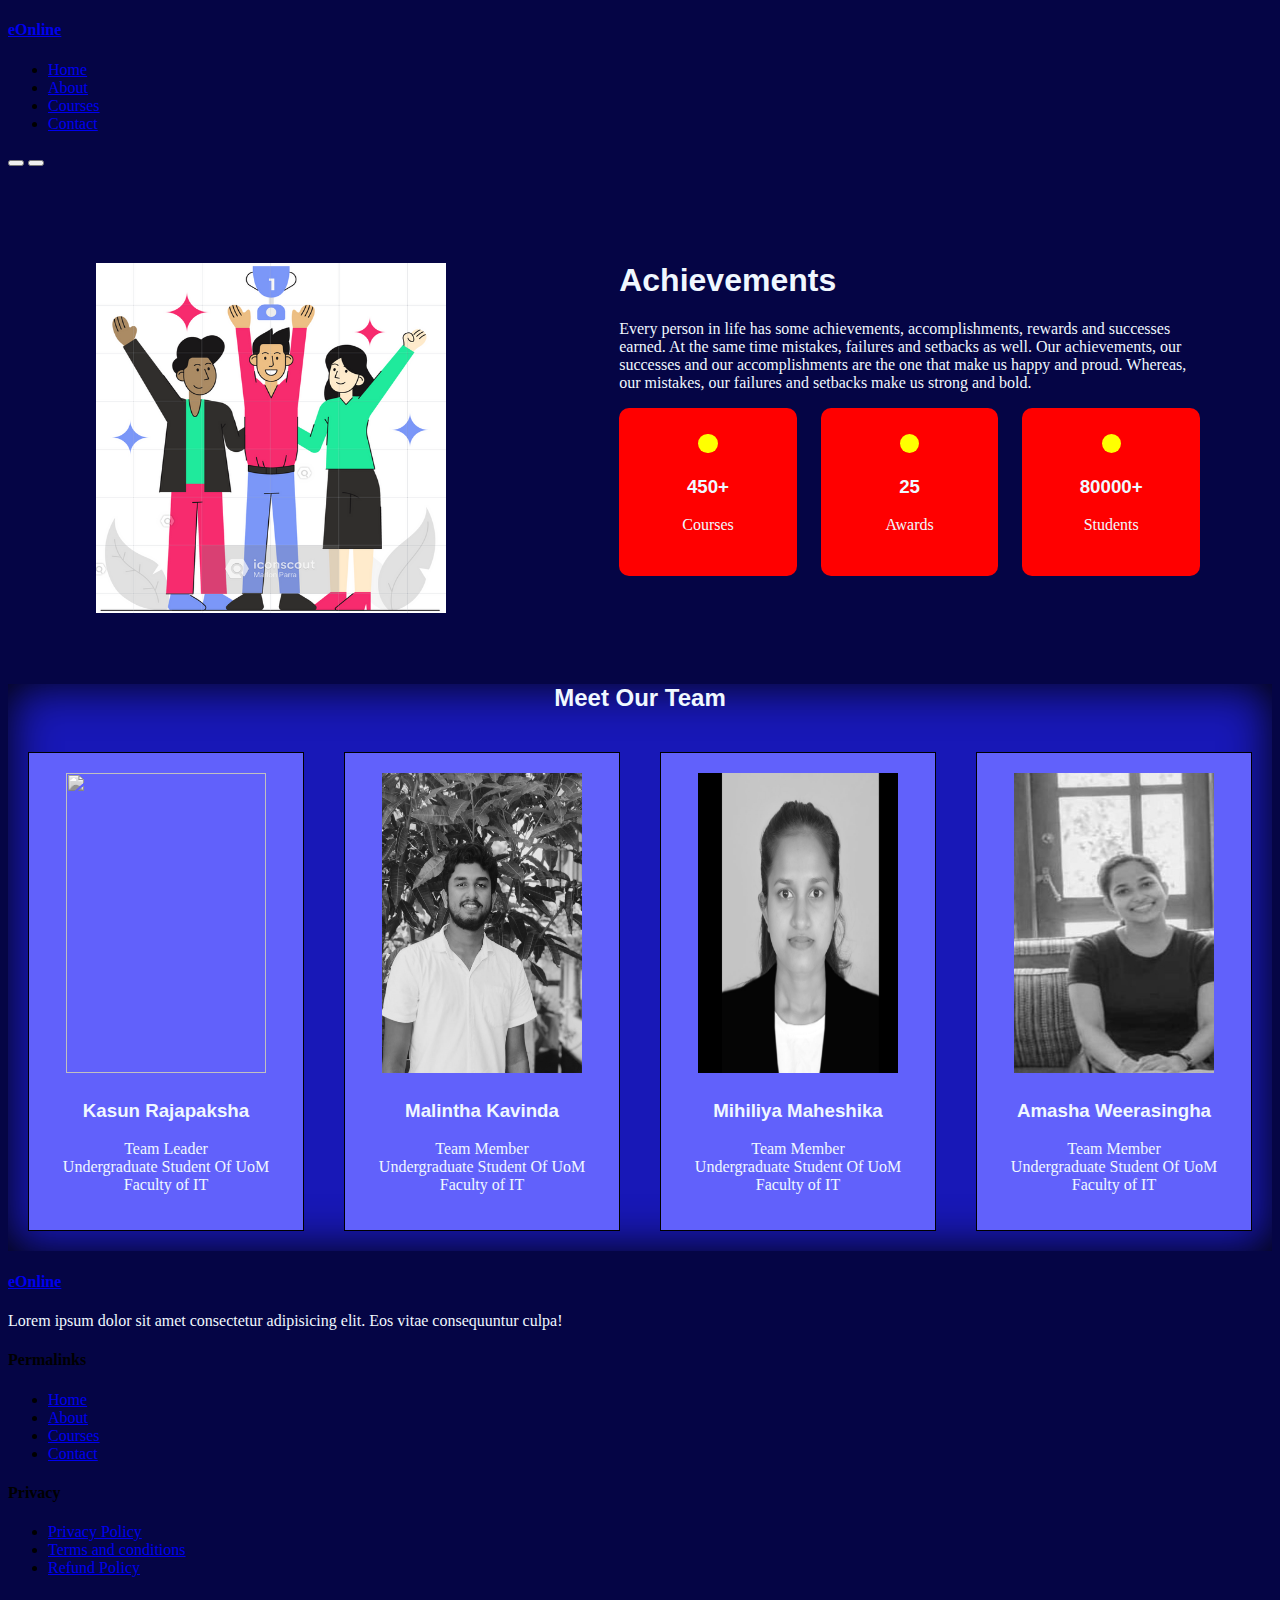
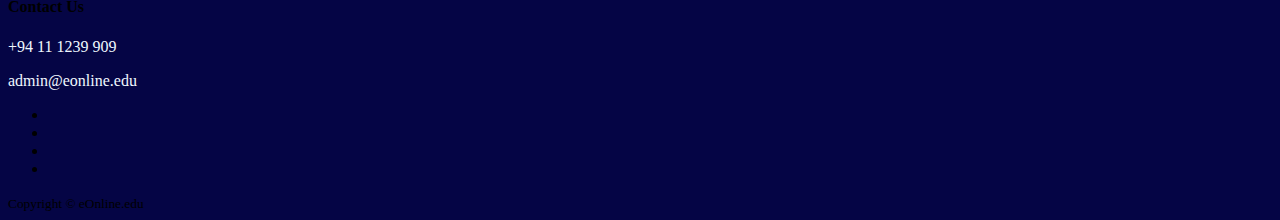
==== about.html @ e06ca174 "About Page with NavBar and Footer" ====
<!DOCTYPE html>
<html lang="en">
<head>
    <meta charset="UTF-8">
    <meta http-equiv="X-UA-Compatible" content="IE=edge">
    <meta name="viewport" content="width=device-width, initial-scale=1.0">
    <title>About Us</title>

    
    <link rel="stylesheet" type="text/css" href="./css/about.css">

    

    <link rel="stylesheet" href="https://unicons.iconscout.com/release/v2.1.6/css/unicons.css">

    
    <link rel="preconnect" href="https://fonts.googleapis.com">
    <link rel="preconnect" href="https://fonts.gstatic.com" crossorigin>
    <link href="https://fonts.googleapis.com/css2?family=Montserrat:wght@300;400;500;600;700;800;900&display=swap" rel="stylesheet">

</head>


<body> 
    <nav>

        <div class="container nav__container">
            <a href="index.html"><h4>eOnline</h4></a>
            <ul class="nav__menu">
                <li><a href="index.html">Home</a></li>
                <li><a href="about.html">About</a></li>
                <li><a href="courses.html">Courses</a></li>
                <li><a href="contact.html">Contact</a></li>
            </ul>
            <button id="open-menu-btn"><i class="uil uil-bars"></i></button>
            <button id="close-menu-btn"><i class="uil uil-multiply"></i></button>
        </div>
    </nav>


    <section class="about_achievement">
    <div class="about_achievement_cont">
        <div class="about_achievement-left">
            <img src= "./img/aaa1.png"  width="350px" height="350px">
        </div>
        <div class="about_achievement-right">
            <h1>Achievements</h1>
            <p>
                Every person in life has some achievements, accomplishments, rewards and successes earned.
                At the same time mistakes, failures and setbacks as well. Our achievements, our successes and our accomplishments are the one that make us happy and proud. 
                Whereas, our  mistakes, our  failures and setbacks make us strong and bold.
            </p>    
            <div class="achievements_cards">
                <article class="achievement_card">
                    <span class="achievement_icon">
                        <i class="uil uil-video"></i>
                    </span>
                    <h3>450+</h3>
                    <p>Courses</p>
                </article>

                <article class="achievement_card">
                    <span class="achievement_icon">
                        <i class="uil uil-award"></i>
                    </span>
                    <h3>25</h3>
                    <p>Awards</p>
                </article>

                <article class="achievement_card">
                    <span class="achievement_icon">
                        <i class="uil uil-users-alt"></i>
                    </span>
                    <h3>80000+</h3>
                    <p>Students</p>
                </article>

            </div>
        </div>
     </div>
    </section>
    
    <!--===================END OF ACHIEVEMENT==================-->




    <section class="team">
        <h2>Meet Our Team</h2>
        <div class="team_cont">
        <article class="team_member">
                <div class="team_member-image">
                    <img src="./img/kasun.Jpg" width="200ppx" height="300px" >
                </div>
                <div class="team_member-info">
                    <h3>Kasun Rajapaksha</h3>
                    <p>
                        Team Leader<br> Undergraduate Student Of UoM Faculty of IT
                    </p>
                </div>
                <div class="team_member-socials">
                    <a href="http://facebook.com" target="_blank"><i class="uil uil-facebook"></i></a>
                    <a href="http://twitter.com" target="_blank"><i class="uil uil-twitter-alt"></i></a>
                    <a href="http://instagram.com" target="_blank"><i class="uil uil-instagram"></i></a>
                </div>
            </article>
            
            <article class="team_member">
                <div class="team_member-image">
                    <img src="./img/malintha.jpeg" width="200ppx" height="300px" >
                </div>
                <div class="team_member-info">
                    <h3>Malintha Kavinda</h3>
                    <p>
                        Team Member<br> Undergraduate Student Of UoM Faculty of IT
                    </p>
                </div>
                <div class="team_member-socials">
                    <a href="http://facebook.com" target="_blank"><i class="uil uil-facebook"></i></a>
                    <a href="http://twitter.com" target="_blank"><i class="uil uil-twitter-alt"></i></a>
                    <a href="http://instagram.com" target="_blank"><i class="uil uil-instagram"></i></a>
                </div>
            </article>

            <article class="team_member">
                <div class="team_member-image">
                    <img src="./img/mihiliya.jpeg" width="200ppx" height="300px" >
                </div>
                <div class="team_member-info">
                    <h3>Mihiliya Maheshika</h3>
                    <p>
                        Team Member<br> Undergraduate Student Of UoM Faculty of IT
                    </p>
                </div>
                <div class="team_member-socials">
                    <a href="http://facebook.com" target="_blank"><i class="uil uil-facebook"></i></a>
                    <a href="http://twitter.com" target="_blank"><i class="uil uil-twitter-alt"></i></a>
                    <a href="http://instagram.com" target="_blank"><i class="uil uil-instagram"></i></a>
                </div>
            </article>

            <article class="team_member">
                <div class="team_member-image">
                    <img src="./img/amasha.jpeg" width="200ppx" height="300px" >
                </div>
                <div class="team_member-info">
                    <h3>Amasha Weerasingha</h3>
                    <p>
                        Team Member<br> Undergraduate Student Of UoM Faculty of IT
                    </p>
                </div>
                <div class="team_member-socials">
                    <a href="http://facebook.com" target="_blank"><i class="uil uil-facebook"></i></a>
                    <a href="http://twitter.com" target="_blank"><i class="uil uil-twitter-alt"></i></a>
                    <a href="http://instagram.com" target="_blank"><i class="uil uil-instagram"></i></a>
                </div>
            </article>
        </div>
    </section>


    <footer>
        <div class="container footer__container">

            <div class="footer__1">
                <a href="index.html" class="footer__logo"><h4>eOnline</h4></a>
                <p>Lorem ipsum dolor sit amet consectetur adipisicing elit. Eos vitae consequuntur culpa!</p>

            </div>


            <div class="footer__2">
                <h4>Permalinks</h4>
                <ul class="permalinks">
                    <li><a href="index.html">Home</a></li>
                    <li><a href="about.html">About</a></li>
                    <li><a href="courses.html">Courses</a></li>
                    <li><a href="contact.html">Contact</a></li>
                </ul>
            </div>

            <div class="footer__3">
                <h4>Privacy</h4>
                <ul class="privacy">
                    <li><a href="#">Privacy Policy</a></li>
                    <li><a href="#">Terms and conditions</a></li>
                    <li><a href="#">Refund Policy</a></li>
                </ul>
            </div>

            <div class="footer__4">
                <h4>Contact Us</h4>
                <div>
                    <p>+94 11 1239 909</p>
                    <p>admin@eonline.edu</p>
                </div>

                <ul class="footer_socials">
                    <li><a href="#"><i class="uil uil-facebook-f"></i></a></li>
                    <li><a href="#"><i class="uil uil-instagram-alt"></i></a></li>
                    <li><a href="#"><i class="uil uil-twitter"></i></a></li>
                    <li><a href="#"><i class="uil uil-linkedin"></i></a></li>
                </ul>
            </div>
            
        </div>

        <div class="footer__copyright">
            <small>Copyright &copy; eOnline.edu</small>
        </div>

    </footer>
    <script src="./js/main.js"></script>
    
</body>
</html>
---- css/about.css ----
/*=============ACHIEVEMENTS===============*/

body{
    background-color: rgba(3, 3, 68, 0.992);
}
h1,h2,h3{
    color: aliceblue;
    text-transform: capitalize;
    font-family:'Lucida Sans', 'Lucida Sans Regular', 'Lucida Grande', 'Lucida Sans Unicode', Geneva, Verdana, sans-serif;
}
p{
    color: aliceblue;
    
}
.about_achievement{
    margin-top: 3rem;
}

.about_achievement_cont{
    display: grid;
    grid-template-columns: 40% 50%;
    gap: 5rem;
}

.about_achievement-right{
    margin: 1.6rem ;
}

.about_achievement-left{
    margin: 3rem;
    padding-left: 40px;
}
.achievements_cards{
    display: grid;
    grid-template-columns: repeat(3,1fr);
    gap: 1.5rem;
}

.achievement_card{
    background-color: red;
    padding: 1.6rem;
    border-radius: 10px;
    text-align: center;
    transition:none;
}

.achievement_card:hover{
    background-color: rgb(254, 74, 74);
    box-shadow: 30px;
}

.achievement_icon{
    background-color: yellow;
    padding: 0.6rem;
    border-radius: 10px;
    display: inline-block;
    font-size: large;
}


/*=============END OF ACHIEVEMENTS===============*/


/*===================OUR TEAM===================*/

.team{
    background-color: rgb(24, 24, 183);
    box-shadow: inset 0 0 3rem black;
    text-align: center;
}

.team_cont{
    display: grid;
    grid-template-columns: repeat(4,1fr);
    padding: 20px;
    gap: 40px;
}

.team_member{
    background-color: rgb(97, 97, 251);
    padding: 20px;
    border:1px solid ;

}

.team_member:hover{
    background-color:  rgba(20, 20, 84, 0.992);
    transition: all 1s;

}

.team_member-image{
    filter: saturate(0)
    
}

.team_member-image:hover{
    filter: saturate(1);
}

.team_member-info{
    color: aqua;
    margin-top: 1.4rem;
}

.team_member-socials{
    background-color: rgb(144, 144, 251);
    border-radius: 1rem 0 ; 

}

/*===================   END  ===================*/
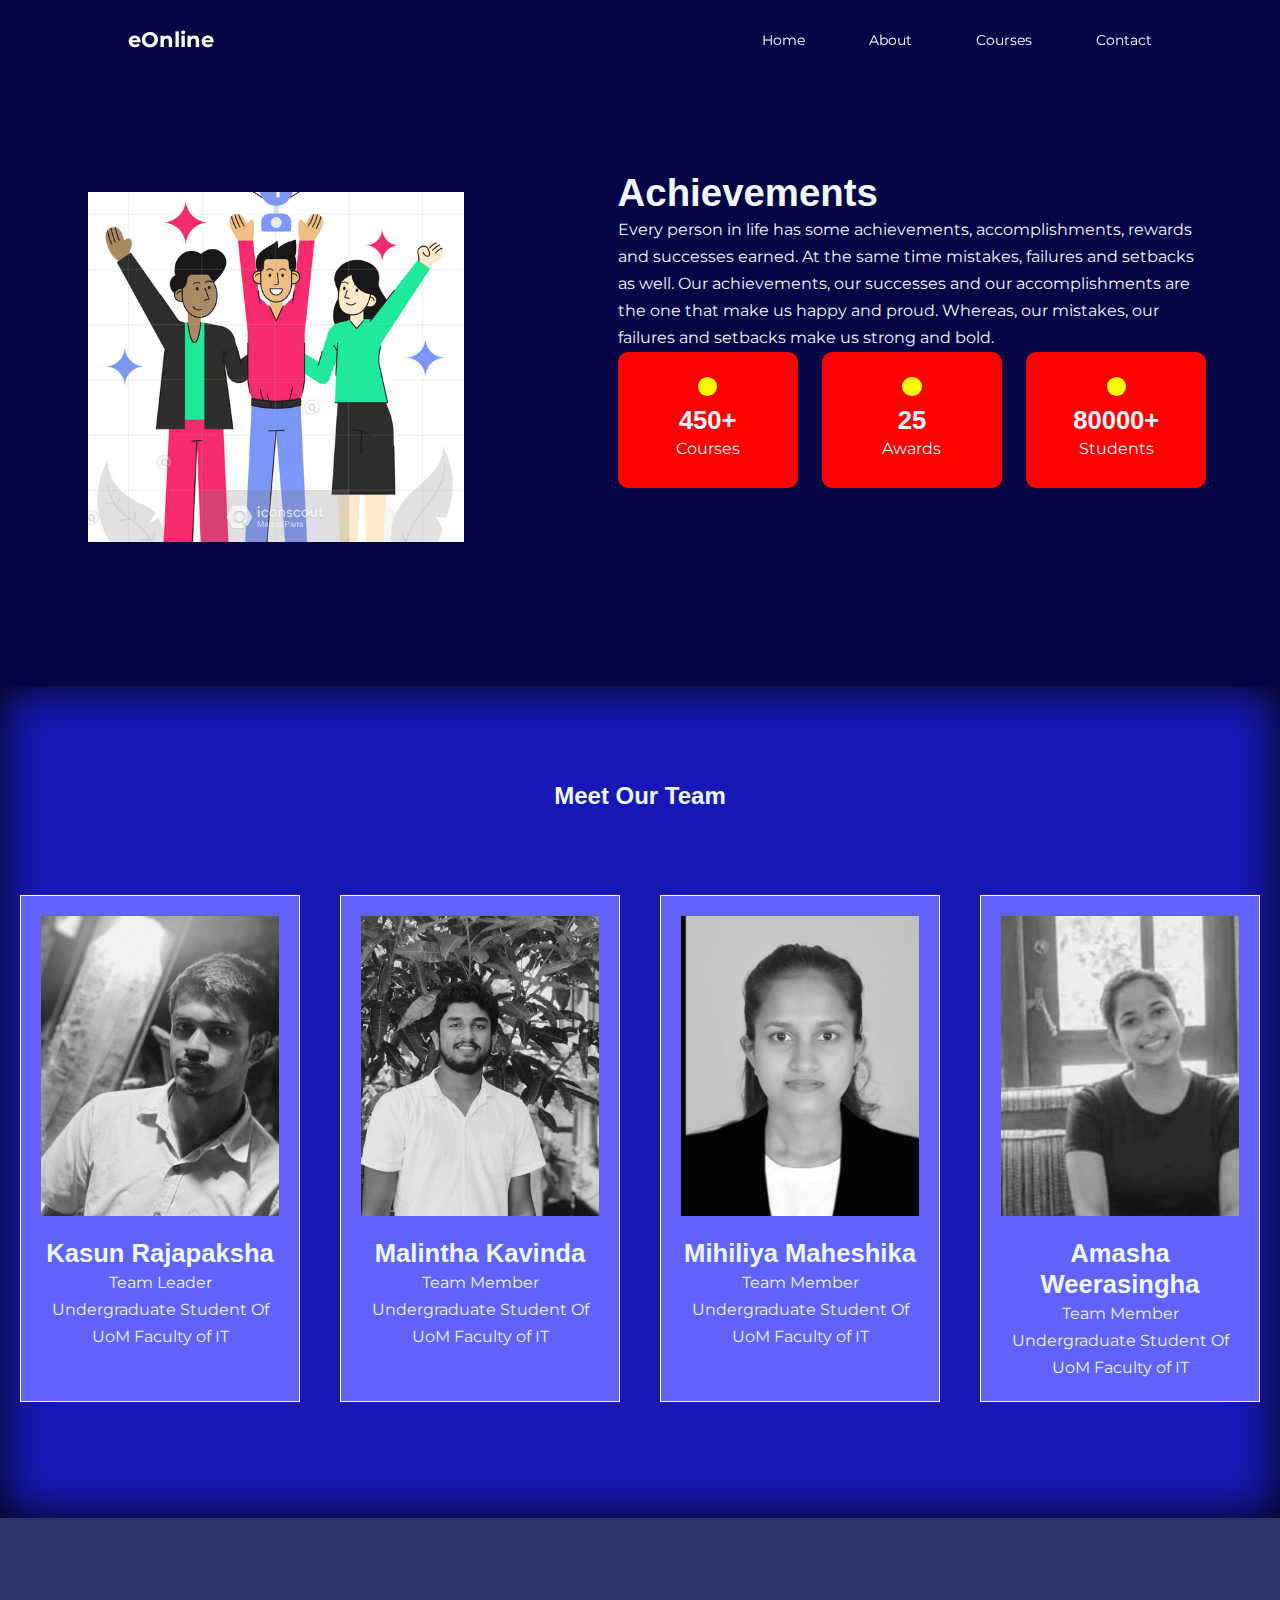
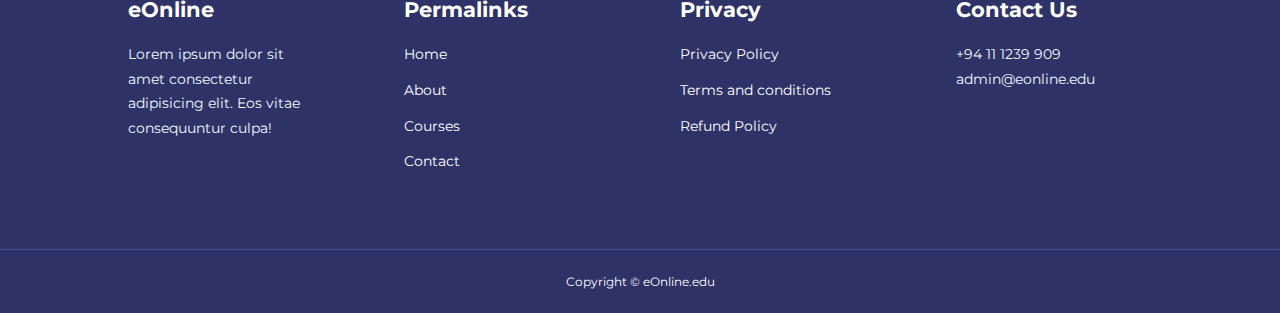
==== commit 883b9144: "Update about.html" ====
--- a/about.html
+++ b/about.html
@@ -90,7 +90,7 @@
         <div class="team_cont">
         <article class="team_member">
                 <div class="team_member-image">
-                    <img src="./img/kasun.Jpg" width="200ppx" height="300px" >
+                    <img src="./img/kasun.JPG" width="200ppx" height="300px" >
                 </div>
                 <div class="team_member-info">
                     <h3>Kasun Rajapaksha</h3>
--- a/css/about.css
+++ b/css/about.css
@@ -1,3 +1,158 @@
+/* general styling */
+
+*{
+    margin: 0;
+    padding: 0;
+    border: 0;
+    outline: 0;
+    text-decoration: none;
+    list-style:none;
+    box-sizing: border-box;
+}
+
+:root{
+    --color-primary:#6c63ff;
+    --color-success:#00bf8e;
+    --color-warning:#f7c94b;
+    --color-danger:#f75842;
+    --color-danger-variant:rgba(247,88,66,0.4);
+    --color-white:#fff;
+    --color-light:rgba(255,255,255,0.7);
+    --color-black:#000;
+    --color-bg:#1f2641;
+    --color-bg1:#2e3267;
+    --color-bg2:#424890;
+
+    --container-width-lg: 80%;
+    --container-width-md: 90%;
+    --container-width-sm: 94%;
+
+    --transition:all 400ms ease;
+}
+
+body{
+    font-family: 'Montserrat', sans-serif;
+    line-height: 1.7;
+    color:var(--color-white);
+    background: var(--color-bg);
+}
+
+.container
+{
+    width:var(--container-width-lg);
+    margin: 0 auto;
+}
+
+section{
+    padding: 6rem 0;
+}
+
+section h2{
+    text-align: center;
+    margin-bottom: 4rem;
+}
+
+h1,h2,h3,h4,h5
+{
+    line-height: 1.2;
+}
+
+h1{
+    font-size:2.4rem;
+}
+
+h2{
+    font-size:2 rem;
+}
+
+h3{
+    font-size:1.6rem;
+}
+
+h4{
+    font-size:1.3rem;
+}
+
+a{
+    color: var(--color-white);
+}
+
+img{
+    width: 100%;
+    display: block;
+    object-fit: cover;
+}
+
+.btn{
+    display: inline-block;
+    background: var(--color-white);
+    color: var(--color-black);
+    padding: 1rem 2rem;
+    border:1px solid transparent;
+    font-weight: 500;
+    transition: var(--transition);
+}
+
+.btn:hover
+{
+    background: transparent;
+    color: var(--color-white);
+    border-color:var(--color-white);
+}
+
+.btn-primary{
+    background: var(--color-danger);
+    color: var(--color-white);
+}
+
+/* end of general styling */
+
+/* Nav Bar Styling */
+
+nav{
+    background:transparent;
+    width: 100vw;
+    height: 5rem;
+    position: fixed;
+    top: 0;
+    z-index: 11;
+}
+
+.window-scroll{
+    background: var(--color-primary);
+    box-shadow: 0 1rem 2rem rgba(0,0,0,0.2);
+}
+.nav__container{
+    height: 100%;
+    display: flex;
+    justify-content: space-between;
+    align-items: center;
+}
+
+nav button{
+    display: none;
+}
+
+.nav__menu{
+    display: flex;
+    align-items: center;
+    gap:4rem;
+}
+
+.nav__menu a
+{
+    font-size: 0.9rem;
+    transition: var(--transition);
+}
+
+.nav__menu a:hover
+{
+    color: var(--color-bg2);
+}
+
+/* end of Nav Bar Styling */
+
+
 /*=============ACHIEVEMENTS===============*/
 
 body{
@@ -110,3 +265,304 @@
 }
 
 /*===================   END  ===================*/
+
+
+/* footer section */
+
+footer{
+    background:var(--color-bg1);
+    padding-top: 5rem;
+    font-size: 0.9rem;
+}
+
+.footer__container
+{
+    display: grid;
+    grid-template-columns: repeat(4,1fr);
+    gap: 5rem;
+}
+
+
+.footer__container > div h4
+{
+    margin-bottom: 1.2rem;
+}
+
+.footer__1 p{
+    margin: 0 0 2rem;
+}
+
+footer ul li{
+    margin-bottom:0.7rem;
+}
+
+footer ul li a:hover{
+    text-decoration: underline;
+}
+
+.footer_socials{
+    display: flex;
+    gap: 1rem;
+    font-size: 1.2rem;
+    margin-top: 2rem;
+}
+
+.footer__copyright{
+    text-align: center;
+    margin-top: 4rem;
+    padding: 1.2rem 0;
+    border-top: 1px solid var(--color-bg2);
+}
+
+/* end of footer section */
+
+/* 
+Mobile - Responsiveness - Media Queries
+for TABLETS 
+ */
+
+ @media screen and (max-width: 1024px) {
+    .container{
+        width: var(--container-width-md);
+    }
+
+    h1{
+        font-size: 2.2rem;
+    }
+
+    h2{
+        font-size: 1.7rem;
+    }
+
+    h3{
+        font-size: 1.4rem;
+    }
+
+    h4{
+        font-size: 1.2rem;
+    }
+
+    /* nav-bar */
+    nav button{
+        display: inline-block;
+        background: transparent;
+        font-size: 1.8rem;
+        color: var(--color-white);
+        cursor: pointer;
+    }
+
+    nav button#close-menu-btn{
+        display: none;
+    }
+
+    .nav__menu{
+        position: fixed;
+        top: 5rem;
+        right: 5%;
+        height: fit-content;
+        width: 18rem;
+        flex-direction: column;
+        gap: 0;
+        display: none;
+    }
+
+    .nav__menu li{
+        width: 100%;
+        height: 5.8rem;
+        animation: animateNavItems 400ms linear forwards;
+        transform-origin: top right;
+        opacity: 0;
+    }
+
+    .nav__menu li:nth-child(2){
+        animation-delay: 200ms;
+    }
+
+    .nav__menu li:nth-child(3){
+        animation-delay: 400ms;
+    }
+
+    .nav__menu li:nth-child(4){
+        animation-delay: 600ms;
+    }
+
+    @keyframes animateNavItems {
+        0%{
+            transform: rotateZ(-90deg) rotateX(90deg) scale(0.1);
+        }
+        100%{
+            transform: rotateZ(0deg) rotateX(0) scale(1);
+            opacity: 1;
+        }
+    }
+
+    .nav__menu li a{
+        background: var(--color-primary);
+        box-shadow: -4rem 6rem 10rem rgba(0, 0, 0, 0.6);
+        width: 100%;
+        height: 100%;
+        display: grid;
+        place-items: center;
+    }
+
+    .nav__menu li a:hover{
+        background: var(--color-bg2);
+        color: var(--color-white);
+    }
+    /* end of nav-bar */
+
+    /* header */
+
+    header{
+        height: 52vh;
+        margin-bottom: 4rem;
+    }
+
+    .header__container{
+        gap:0;
+        padding-bottom: 3rem;
+    }
+
+    /* end of header */
+
+    /* categories */
+    .categories{
+        height: auto;
+    }
+
+    .categories__container{
+        grid-template-columns: 1fr;
+        gap: 3rem;
+    }
+
+    .categories__left{
+        margin-right: 0;
+    }
+    /* end of categories */
+
+    /* popular courses */
+
+    .courses{
+        margin-top: 0;
+    }
+
+    .courses__container{
+        grid-template-columns: 1fr 1fr;
+    }
+    /* end of popular courses */
+
+    /* faq */
+    .faqs__container{
+        grid-template-columns: 1fr;
+    }
+
+    .faq{
+        padding: 1.5rem;
+    }
+    /* end of faq */
+
+    /* footer */
+
+    .footer__container{
+        grid-template-columns: 1fr 1fr;
+    }
+    /* end of footer */
+ }
+
+ /* end of Media Queries for TABLETS */
+
+
+ /* 
+Mobile - Responsiveness - Media Queries
+for Mobile Phones 
+ */
+
+ @media screen and (max-width:600px) {
+    .container{
+        width: var(--container-width-sm);
+    }
+
+    /* nav-bar */
+
+    .nav__menu{
+       
+        right: 3%;
+        
+    }
+
+    /* end of nav-bar */
+
+     /* header */
+
+    header{
+       
+        height: 100vh;
+        
+    }
+
+    .header__container{
+        grid-template-columns: 1fr;
+        text-align: center;
+        margin-top: 0;
+    }
+
+    .header__left p{
+        margin-bottom: 1.3rem;
+    }
+
+    /* end of header */
+
+    /* categories */
+    .categories__right{
+        grid-template-columns: 1fr 1fr;
+        gap:0.7rem;
+    }
+
+    .category{
+        padding: 1rem;
+        border-radius: 1rem;
+    }
+
+    .category__icon{
+        margin-top: 4px;
+        display: inline-block;
+    }
+    /* end of categories */
+
+    /* popular courses */
+
+    .courses__container{
+        grid-template-columns: 1fr;
+    }
+
+    /* end of popular courses */
+
+    /* testimonial section */
+
+    .testimonial__body{
+        padding: 1.2rem;
+    }
+
+    /* end of testimonial section */
+
+    /* footer */
+
+    .footer__container{
+        grid-template-columns: 1fr;
+        text-align: center;
+        gap: 2rem;
+    }
+
+    .footer__1 p{
+        margin: 1rem auto;
+    }
+
+    .footer_socials{
+        justify-content: center;
+    }
+
+    /* end of footer */
+
+ }
+
+  /* end of Media Queries for Mobile Phones */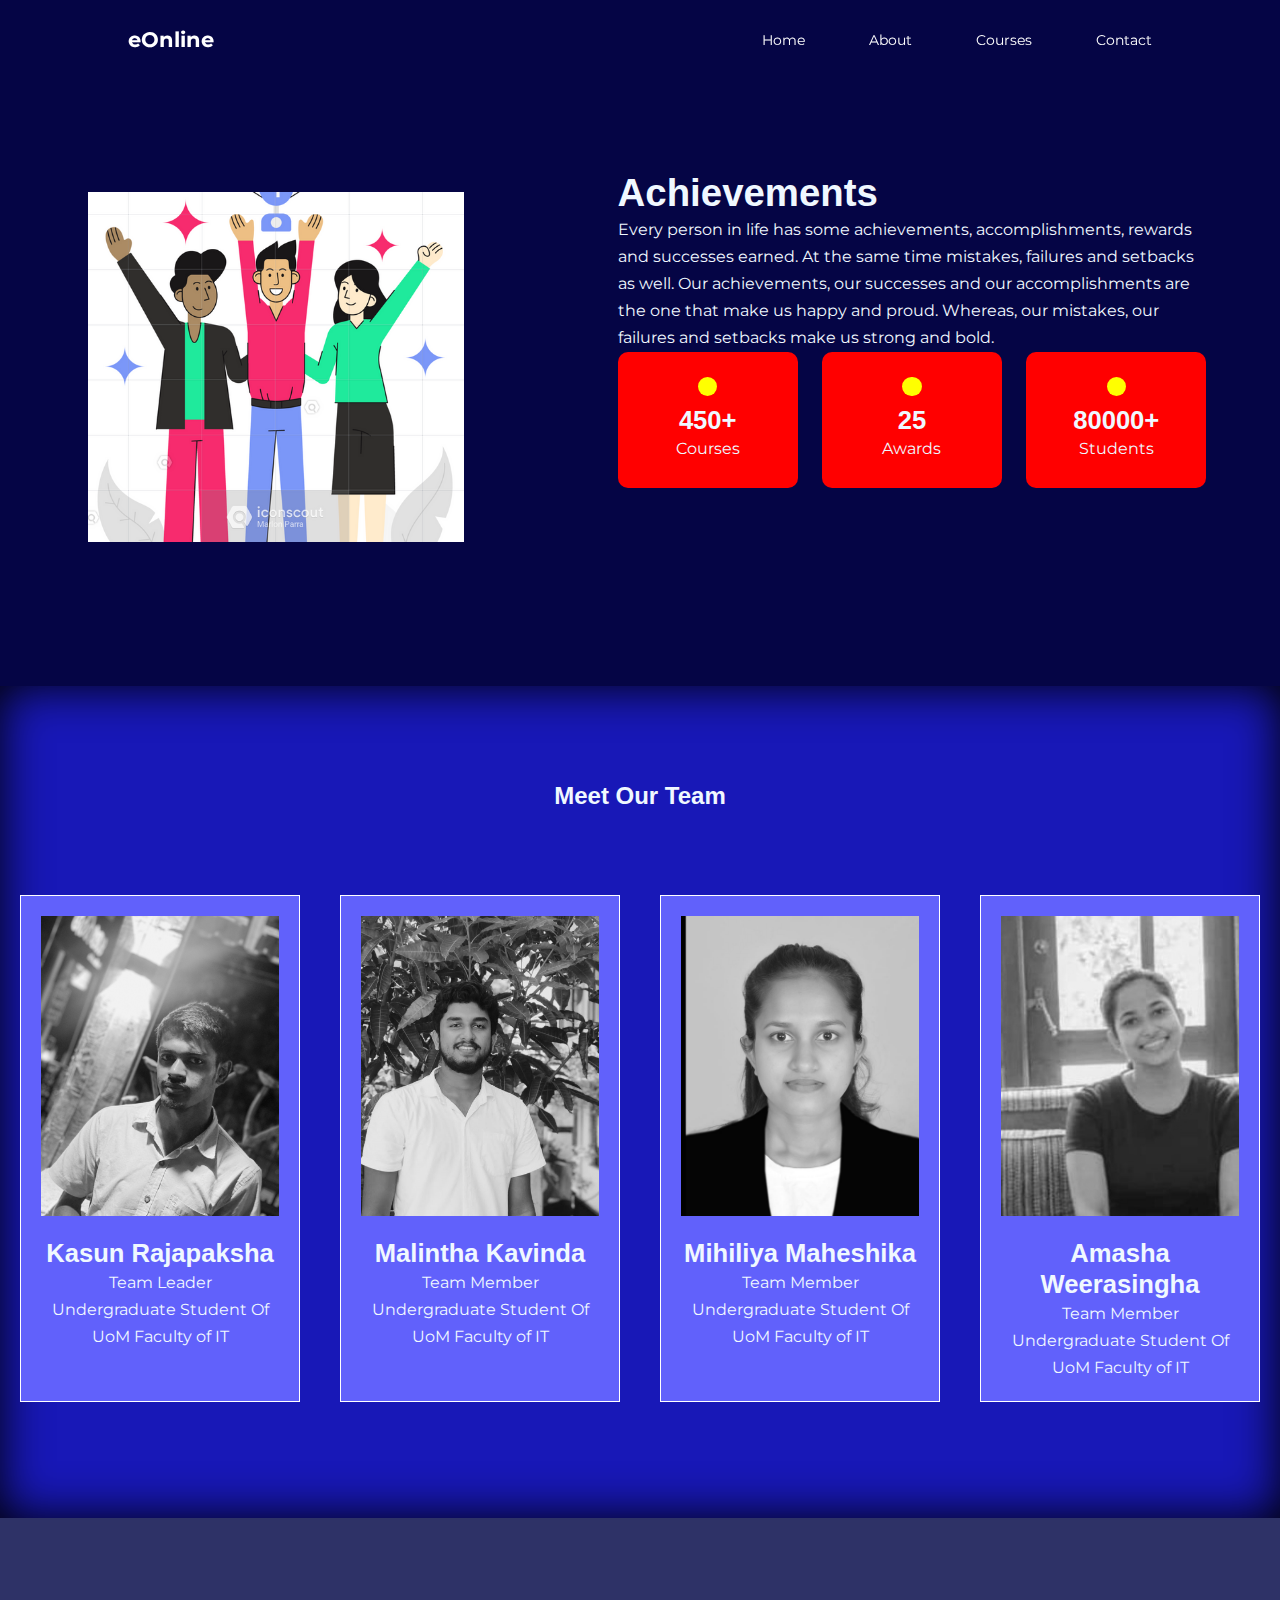
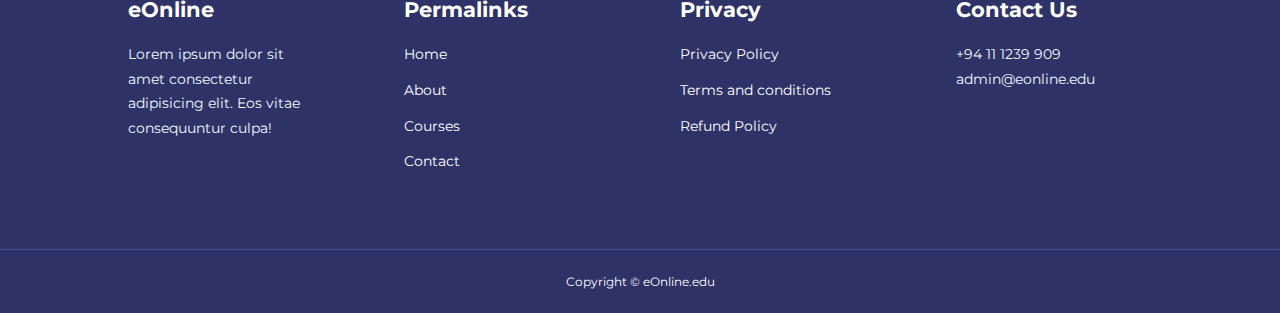
==== commit a5960e4c: "Update about.html" ====
--- a/about.html
+++ b/about.html
@@ -90,7 +90,7 @@
         <div class="team_cont">
         <article class="team_member">
                 <div class="team_member-image">
-                    <img src="./img/kasun.JPG" width="200ppx" height="300px" >
+                    <img src="./img/kasun.jpeg" width="200ppx" height="300px" >
                 </div>
                 <div class="team_member-info">
                     <h3>Kasun Rajapaksha</h3>
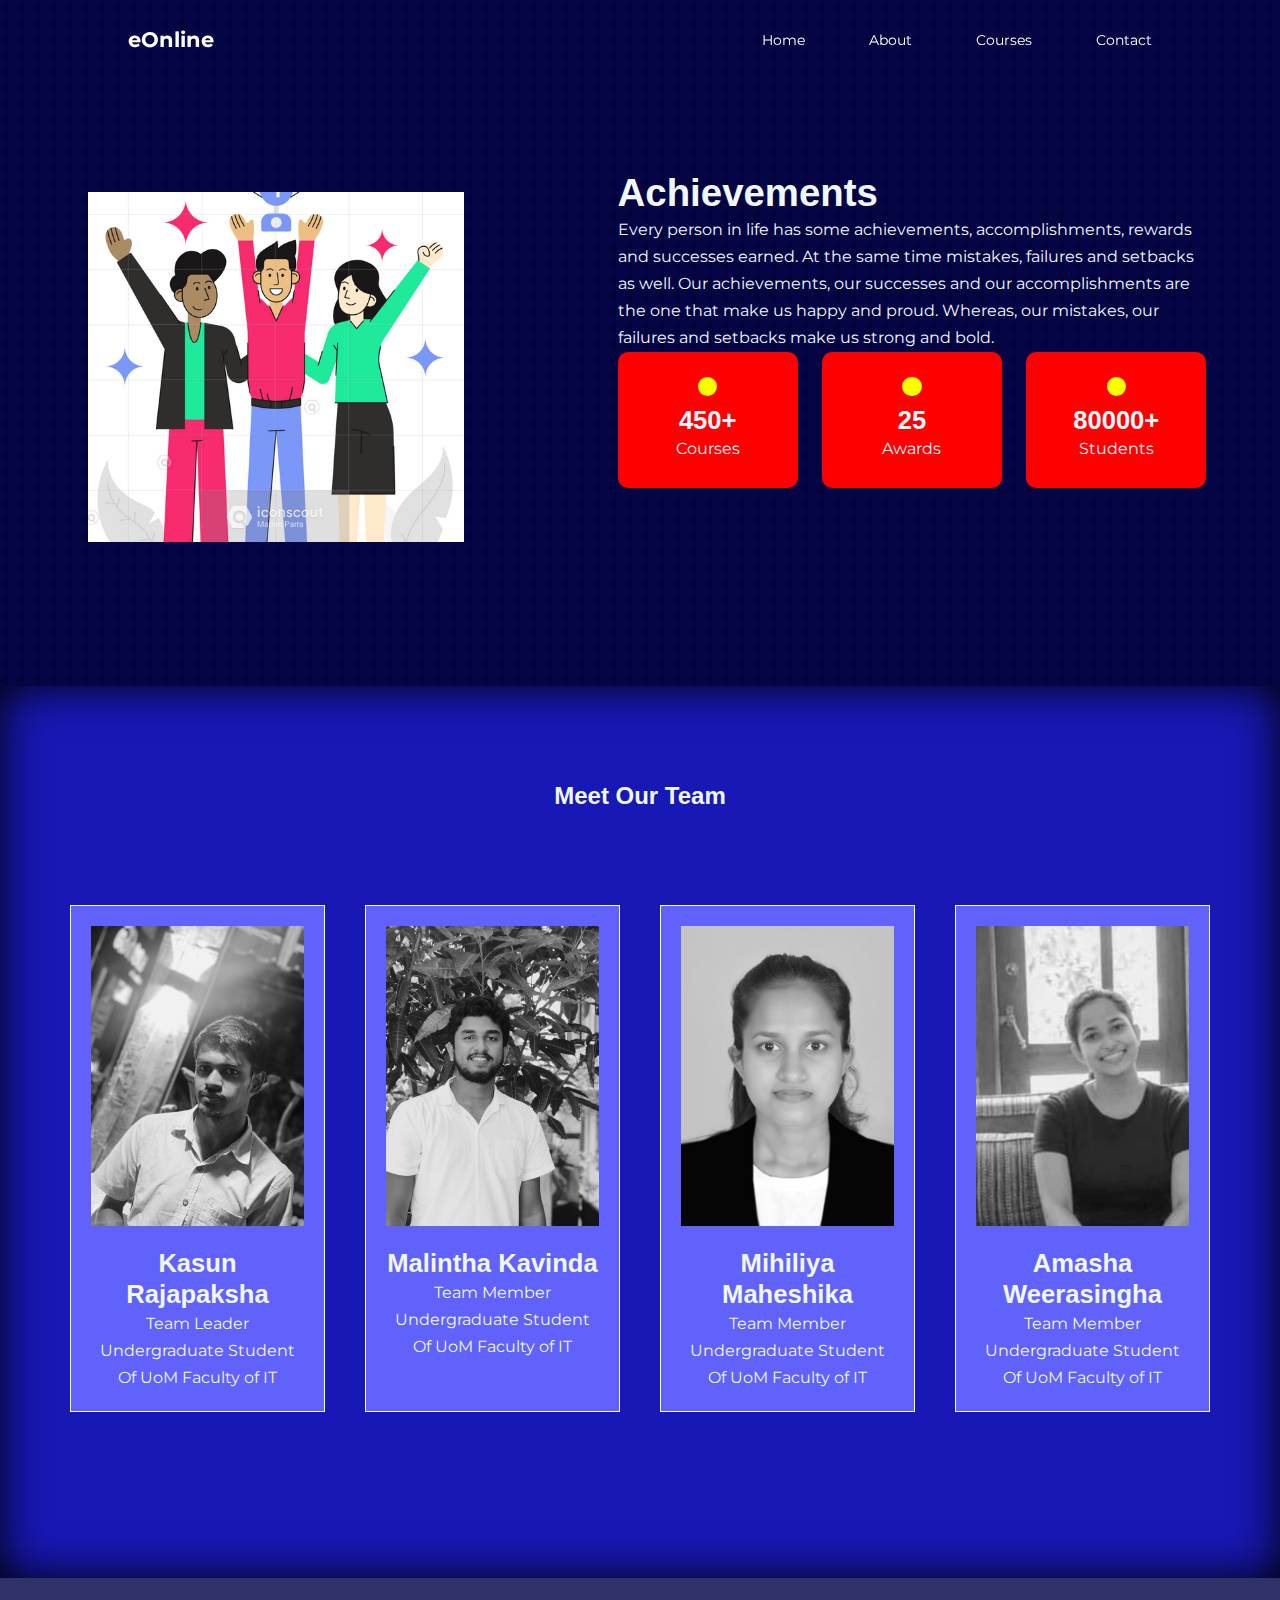
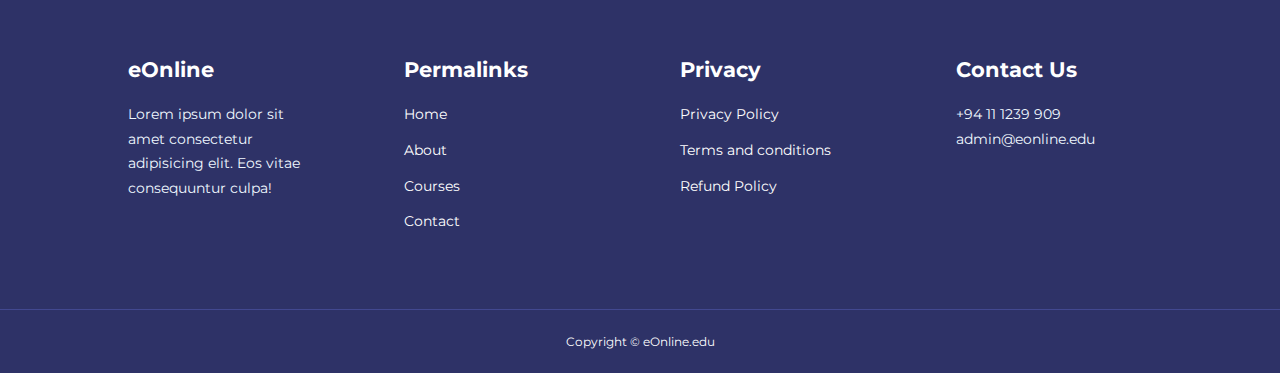
==== commit 36cc7f1e: "Update about.html" ====
--- a/about.html
+++ b/about.html
@@ -8,6 +8,12 @@
 
     
     <link rel="stylesheet" type="text/css" href="./css/about.css">
+    
+    <style>
+        body{
+            background-image: url("./img/bg-texture.png");
+        }
+    </style>
 
     
 
--- a/css/about.css
+++ b/css/about.css
@@ -227,7 +227,8 @@
 .team_cont{
     display: grid;
     grid-template-columns: repeat(4,1fr);
-    padding: 20px;
+    padding:30px;
+    margin:40px;
     gap: 40px;
 }
 
@@ -565,4 +566,4 @@
 
  }
 
-  /* end of Media Queries for Mobile Phones */+  /* end of Media Queries for Mobile Phones */
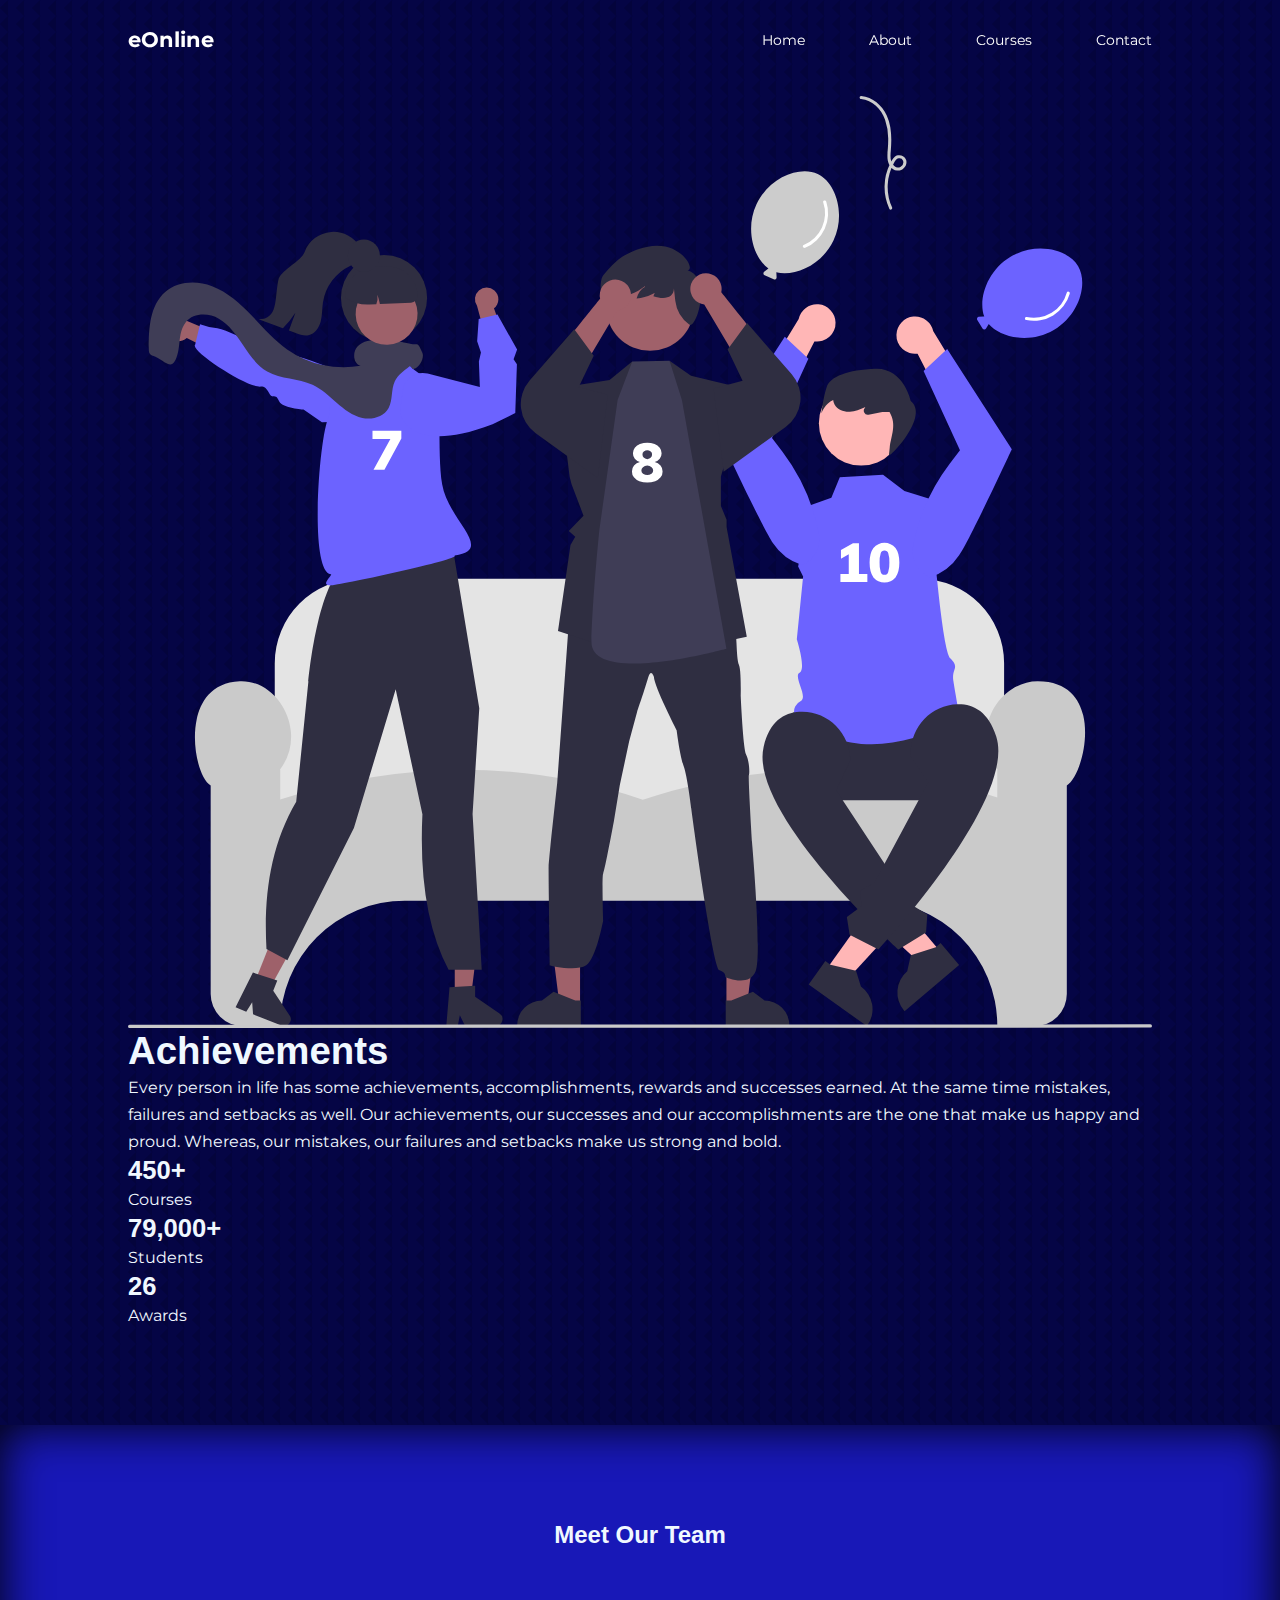
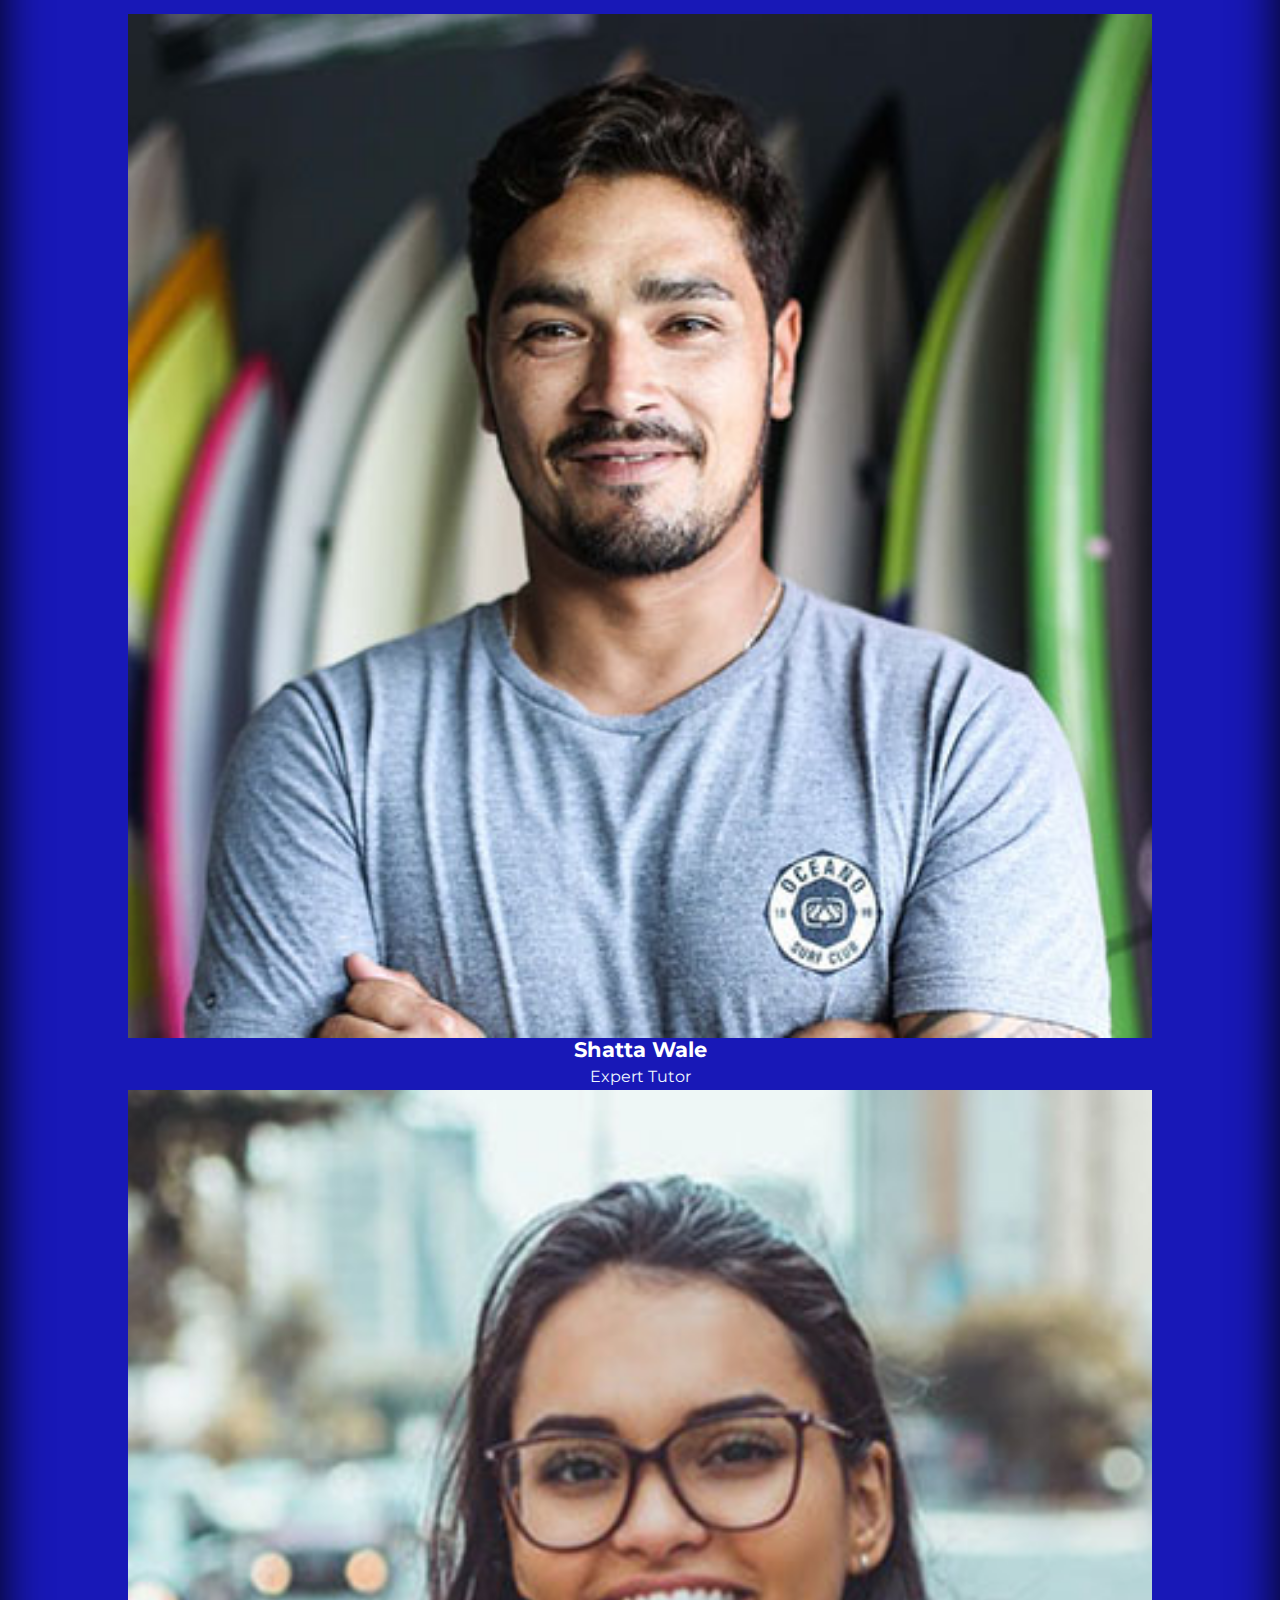
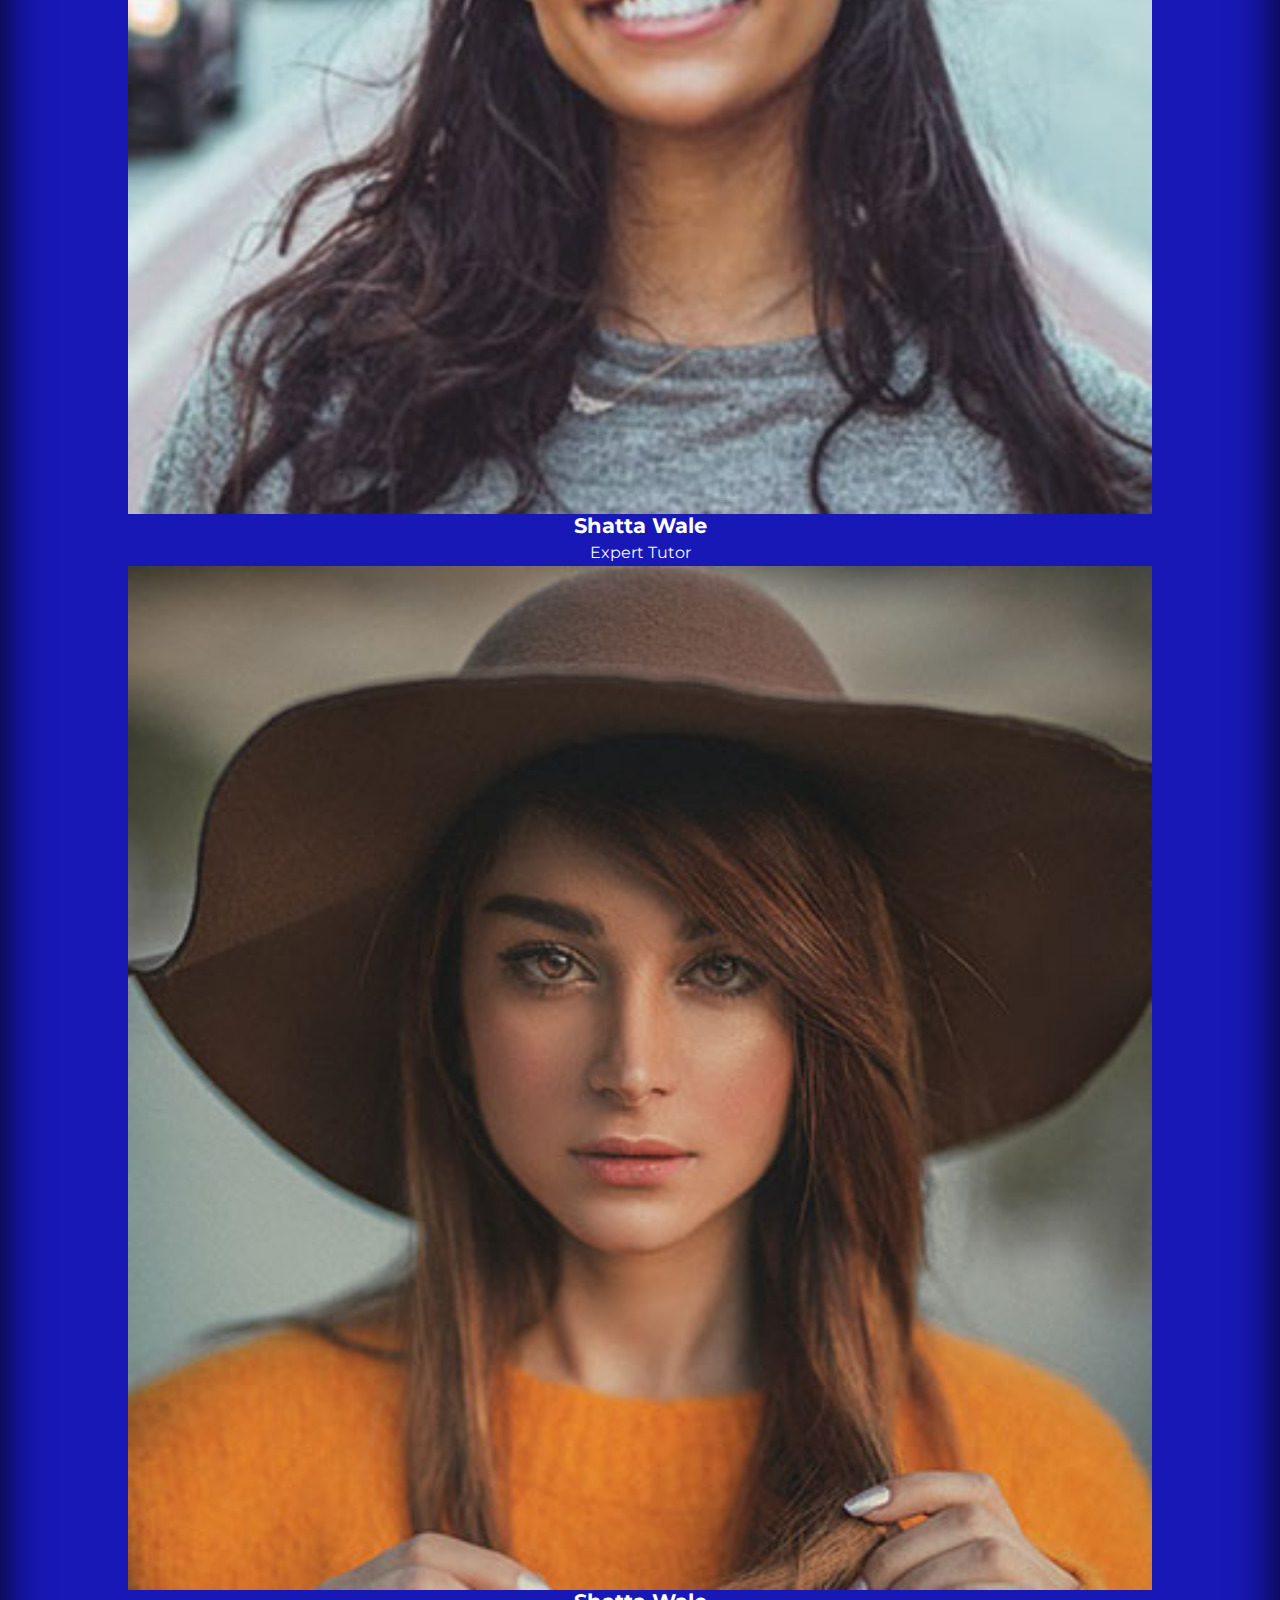
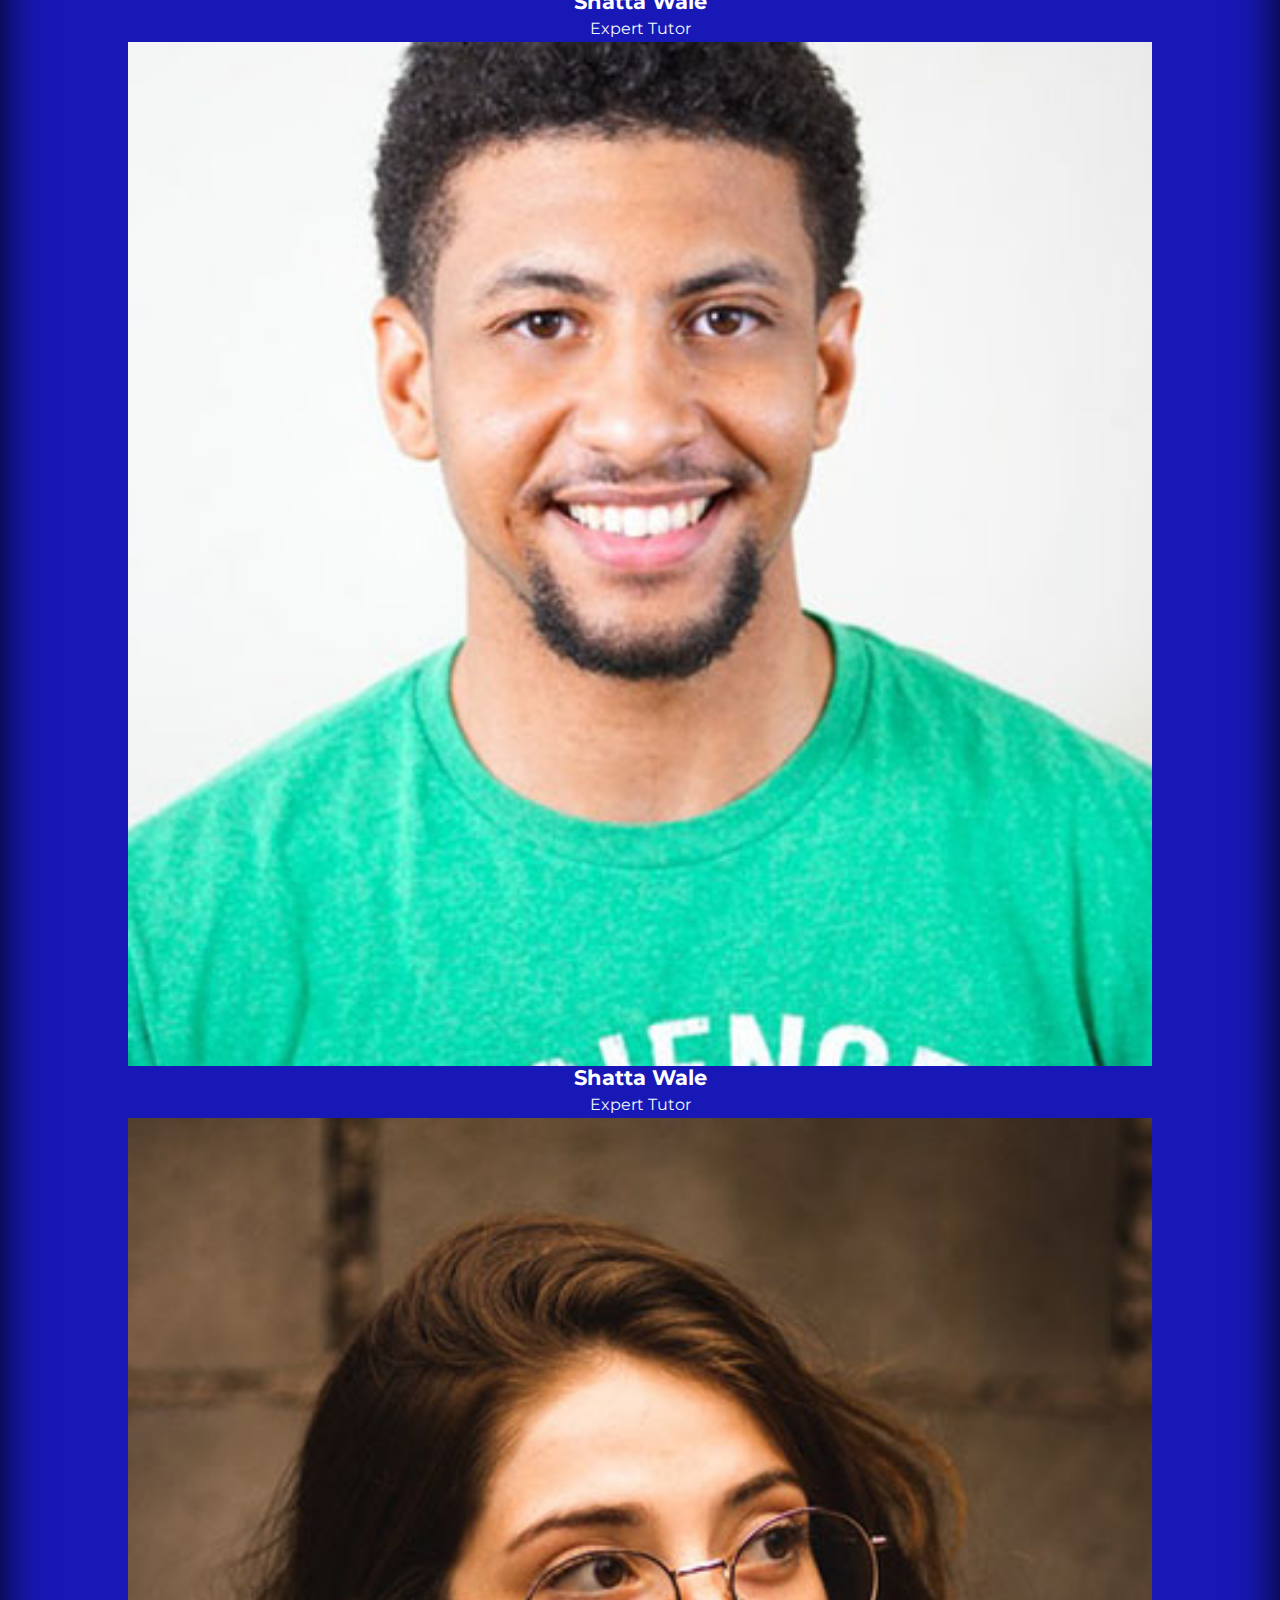
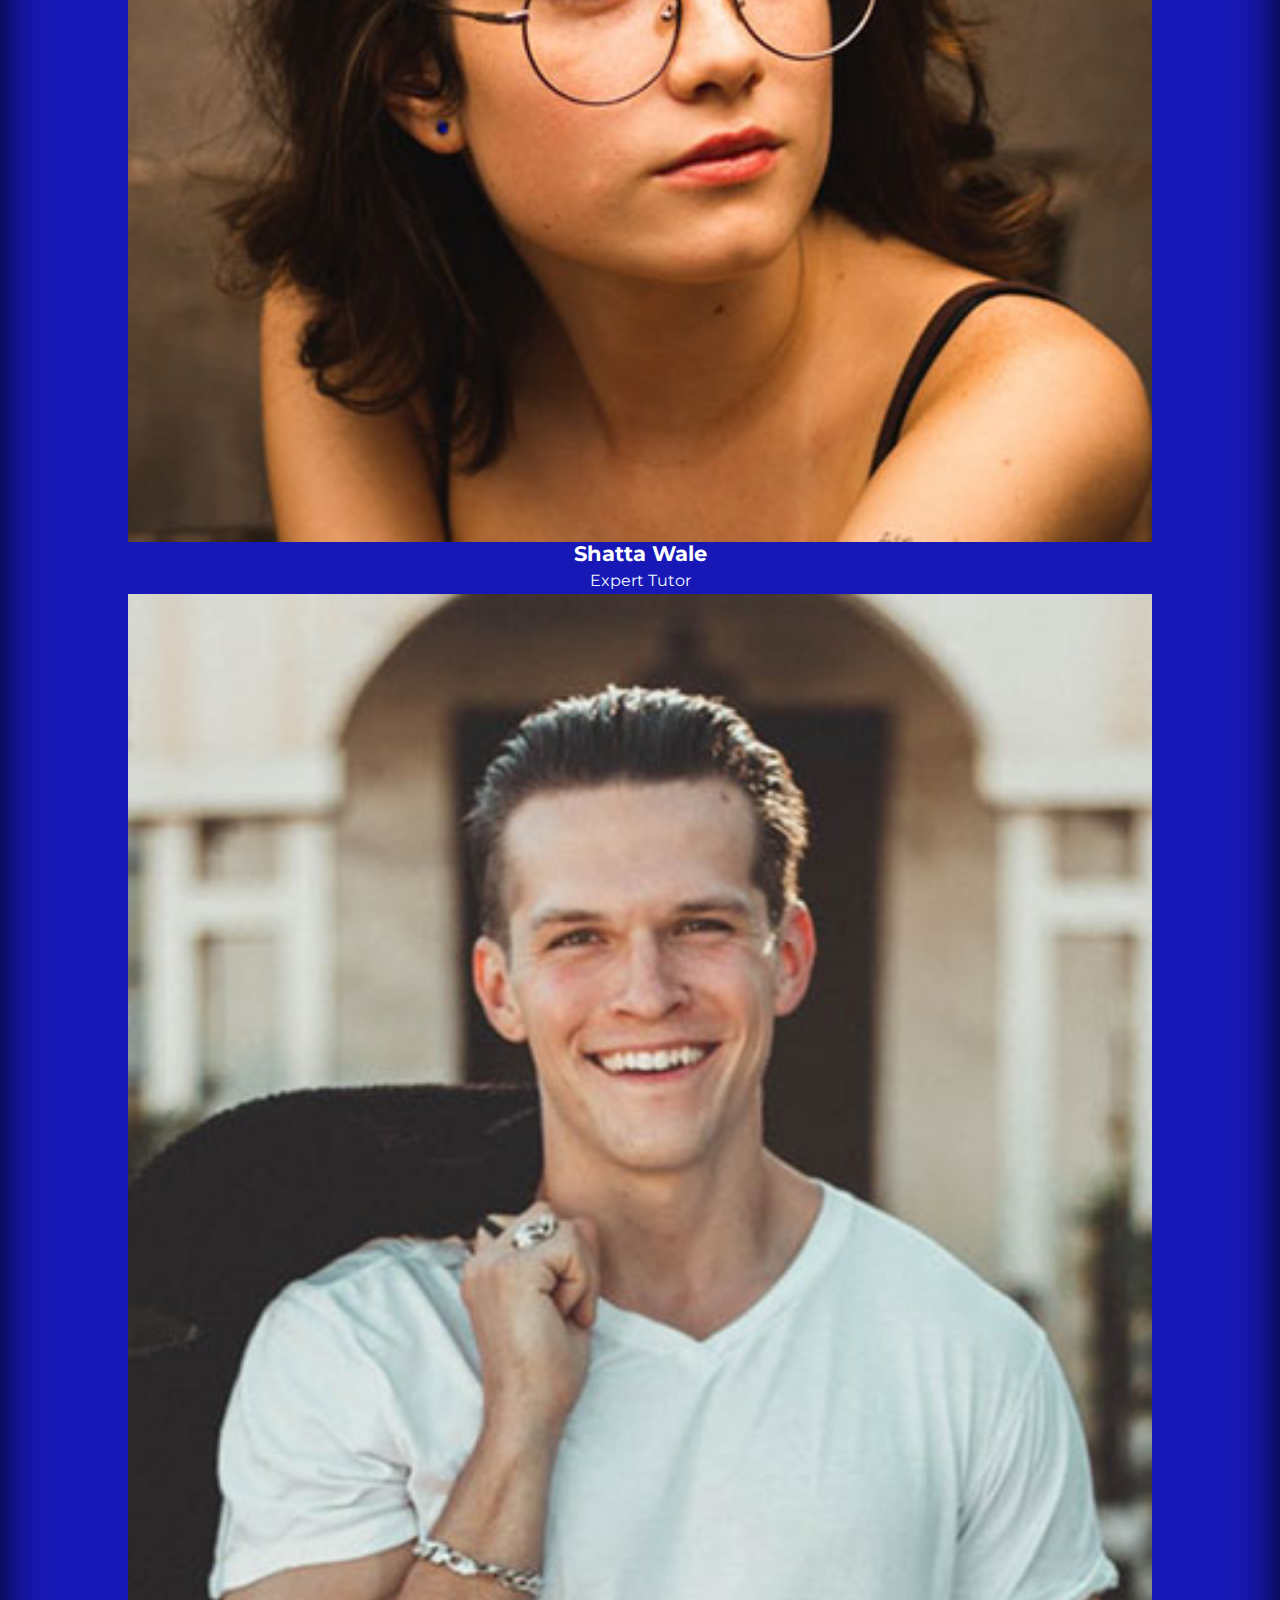
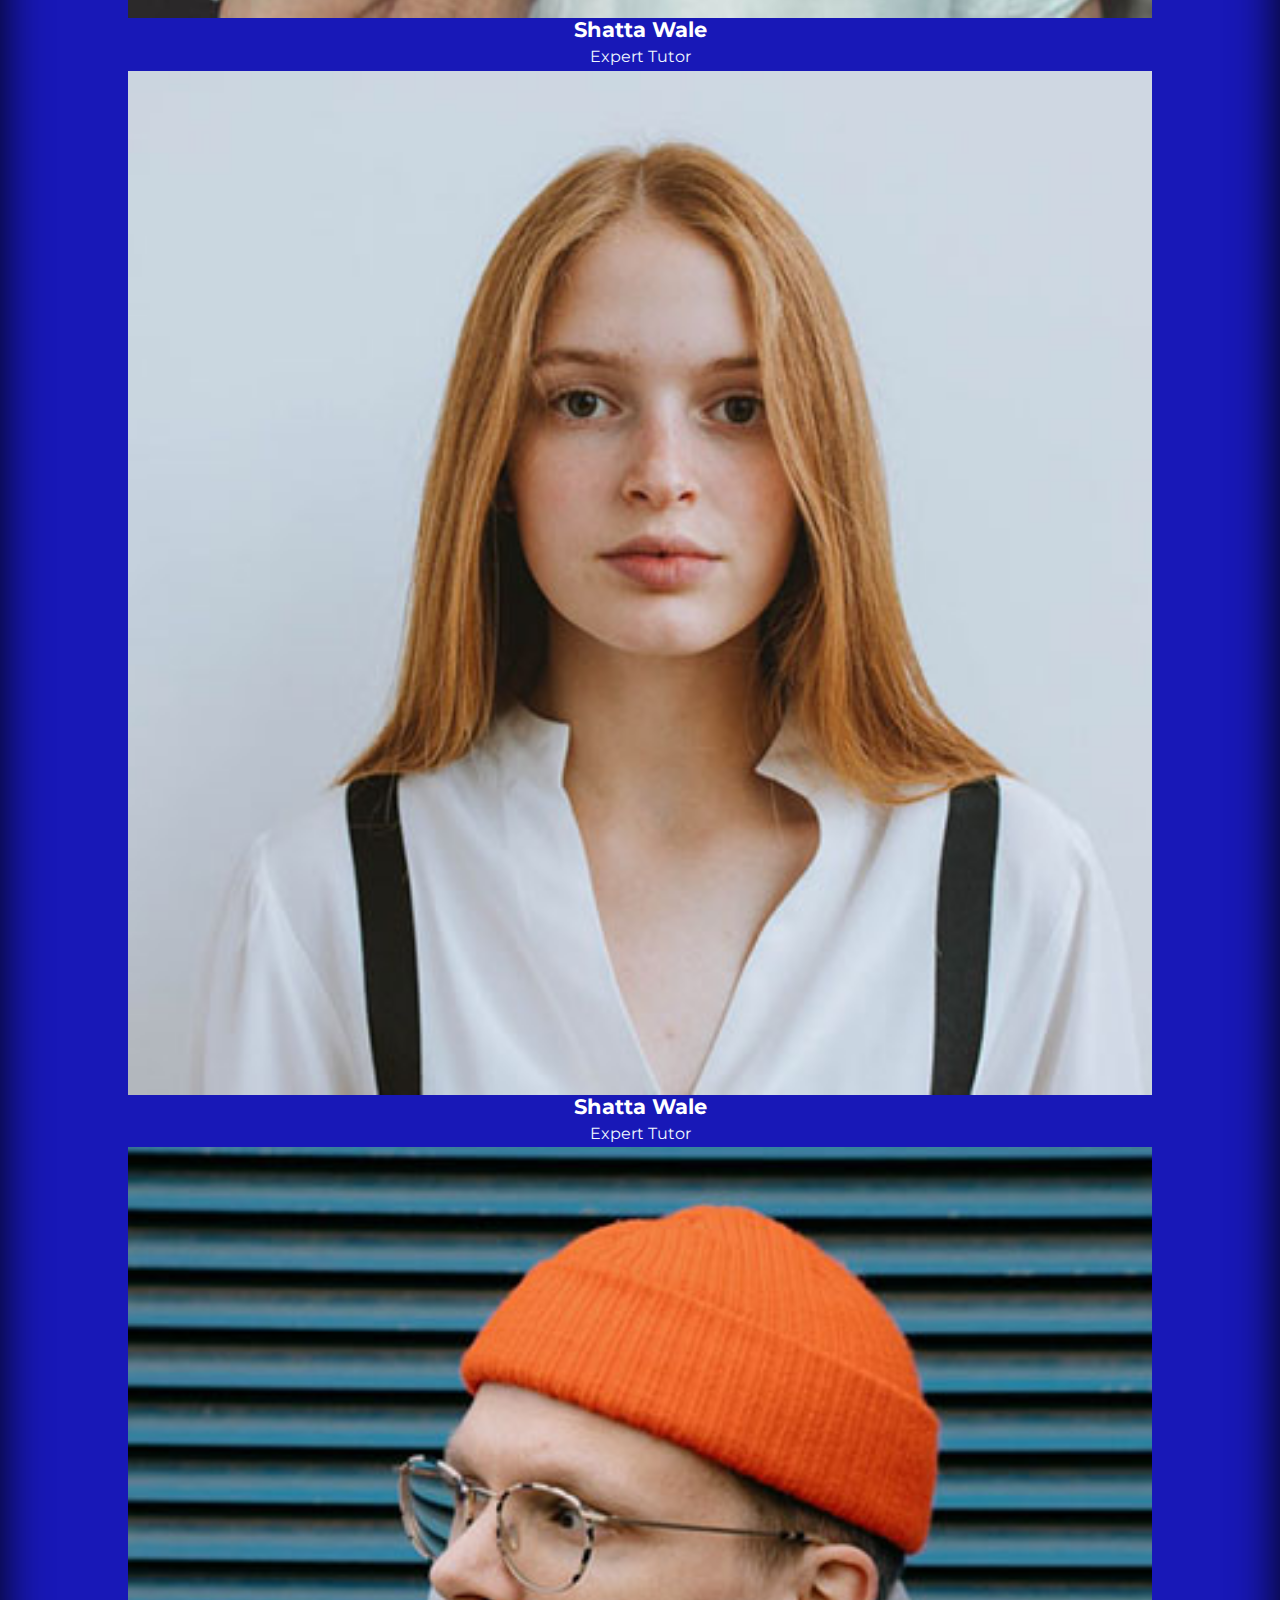
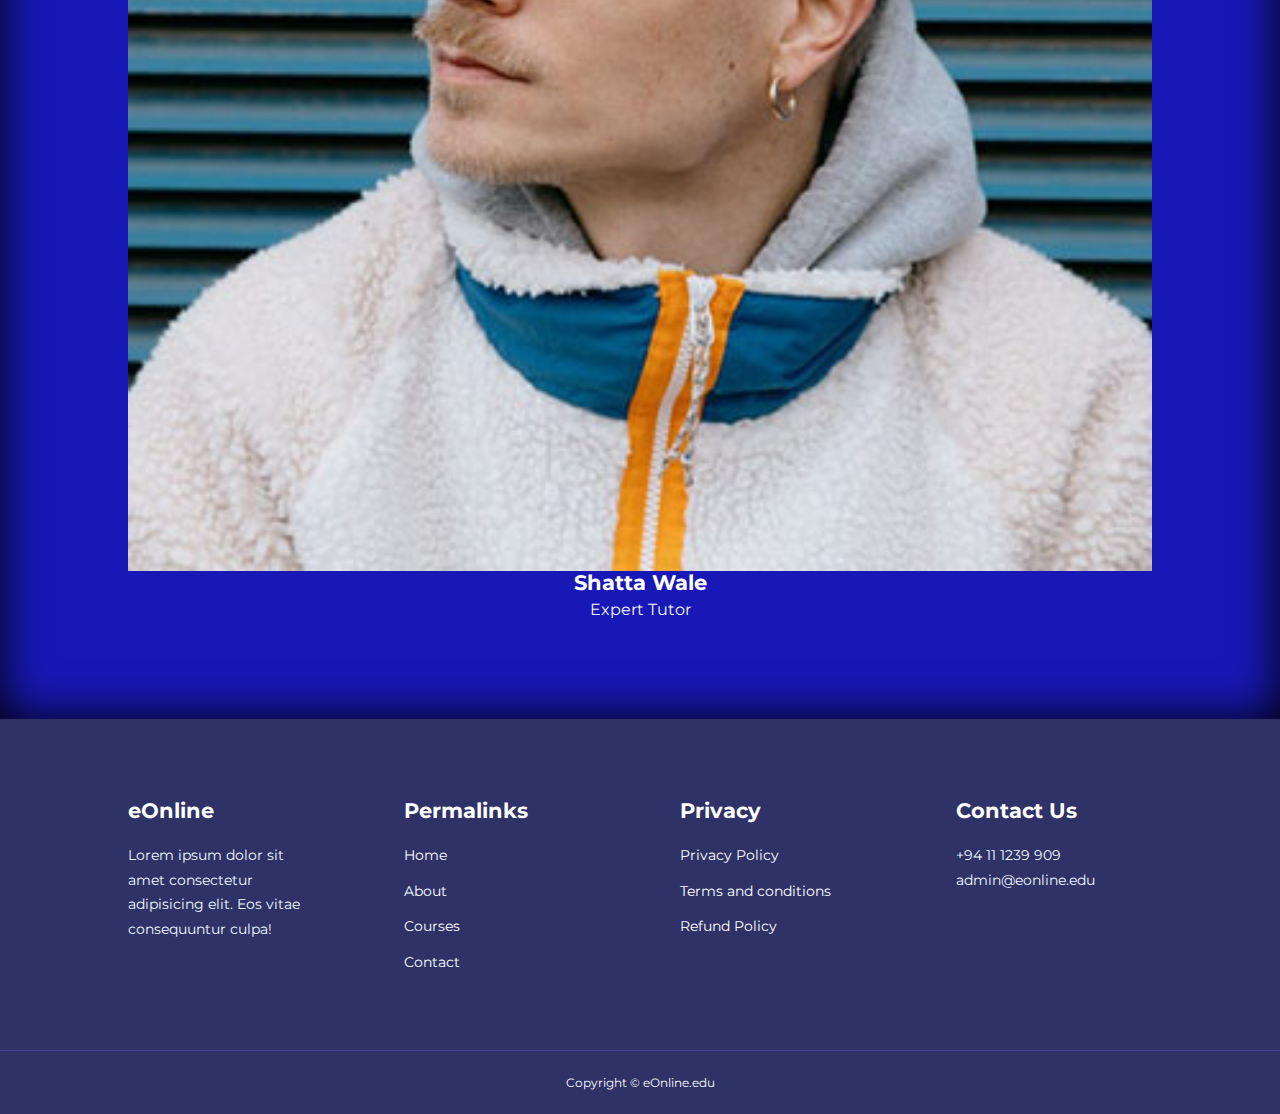
==== commit a7123d1a: "update about page" ====
--- a/about.html
+++ b/about.html
@@ -6,13 +6,14 @@
     <meta name="viewport" content="width=device-width, initial-scale=1.0">
     <title>About Us</title>
 
-    
+    <link rel="stylesheet" type="text/css" href="./css/style.css">
     <link rel="stylesheet" type="text/css" href="./css/about.css">
     
+
     <style>
-        body{
-            background-image: url("./img/bg-texture.png");
-        }
+    body{
+        background-image: url("./img/bg-texture.png");
+    }
     </style>
 
     
@@ -44,46 +45,49 @@
     </nav>
 
 
-    <section class="about_achievement">
-    <div class="about_achievement_cont">
-        <div class="about_achievement-left">
-            <img src= "./img/aaa1.png"  width="350px" height="350px">
-        </div>
-        <div class="about_achievement-right">
-            <h1>Achievements</h1>
-            <p>
-                Every person in life has some achievements, accomplishments, rewards and successes earned.
-                At the same time mistakes, failures and setbacks as well. Our achievements, our successes and our accomplishments are the one that make us happy and proud. 
-                Whereas, our  mistakes, our  failures and setbacks make us strong and bold.
-            </p>    
-            <div class="achievements_cards">
-                <article class="achievement_card">
-                    <span class="achievement_icon">
-                        <i class="uil uil-video"></i>
-                    </span>
-                    <h3>450+</h3>
-                    <p>Courses</p>
-                </article>
-
-                <article class="achievement_card">
-                    <span class="achievement_icon">
-                        <i class="uil uil-award"></i>
-                    </span>
-                    <h3>25</h3>
-                    <p>Awards</p>
-                </article>
-
-                <article class="achievement_card">
-                    <span class="achievement_icon">
-                        <i class="uil uil-users-alt"></i>
-                    </span>
-                    <h3>80000+</h3>
-                    <p>Students</p>
-                </article>
-
-            </div>
-        </div>
-     </div>
+    <section class="about__achievements">
+        <div class="container about__achievements-container">
+
+            <div class="about__achievements-left">
+                <img src="./img/about achievements.svg">
+            </div>
+
+            <div class="about__achievements-right">
+                <h1>Achievements</h1>
+                <p>
+                    Every person in life has some achievements, accomplishments, rewards and successes earned.
+                    At the same time mistakes, failures and setbacks as well. Our achievements, our successes and our accomplishments are the one that make us happy and proud. 
+                    Whereas, our  mistakes, our  failures and setbacks make us strong and bold.
+                </p>
+                <div class="achievements__cards">
+
+                    <article class="achievement__card">
+                        <span class="achievement__icon">
+                            <i class="uil uil-video"></i>
+                        </span>
+                        <h3>450+</h3>
+                        <p>Courses</p>
+                    </article>
+
+                    <article class="achievement__card">
+                        <span class="achievement__icon">
+                            <i class="uil uil-user"></i>
+                        </span>
+                        <h3>79,000+</h3>
+                        <p>Students</p>
+                    </article>
+                    
+                    <article class="achievement__card">
+                        <span class="achievement__icon">
+                            <i class="uil uil-trophy"></i>
+                        </span>
+                        <h3>26</h3>
+                        <p>Awards</p>
+                    </article>
+
+                </div>
+            </div>
+        </div>
     </section>
     
     <!--===================END OF ACHIEVEMENT==================-->
@@ -93,72 +97,125 @@
 
     <section class="team">
         <h2>Meet Our Team</h2>
-        <div class="team_cont">
-        <article class="team_member">
-                <div class="team_member-image">
-                    <img src="./img/kasun.jpeg" width="200ppx" height="300px" >
-                </div>
-                <div class="team_member-info">
-                    <h3>Kasun Rajapaksha</h3>
-                    <p>
-                        Team Leader<br> Undergraduate Student Of UoM Faculty of IT
-                    </p>
-                </div>
-                <div class="team_member-socials">
-                    <a href="http://facebook.com" target="_blank"><i class="uil uil-facebook"></i></a>
-                    <a href="http://twitter.com" target="_blank"><i class="uil uil-twitter-alt"></i></a>
-                    <a href="http://instagram.com" target="_blank"><i class="uil uil-instagram"></i></a>
-                </div>
-            </article>
-            
-            <article class="team_member">
-                <div class="team_member-image">
-                    <img src="./img/malintha.jpeg" width="200ppx" height="300px" >
-                </div>
-                <div class="team_member-info">
-                    <h3>Malintha Kavinda</h3>
-                    <p>
-                        Team Member<br> Undergraduate Student Of UoM Faculty of IT
-                    </p>
-                </div>
-                <div class="team_member-socials">
-                    <a href="http://facebook.com" target="_blank"><i class="uil uil-facebook"></i></a>
-                    <a href="http://twitter.com" target="_blank"><i class="uil uil-twitter-alt"></i></a>
-                    <a href="http://instagram.com" target="_blank"><i class="uil uil-instagram"></i></a>
-                </div>
-            </article>
-
-            <article class="team_member">
-                <div class="team_member-image">
-                    <img src="./img/mihiliya.jpeg" width="200ppx" height="300px" >
-                </div>
-                <div class="team_member-info">
-                    <h3>Mihiliya Maheshika</h3>
-                    <p>
-                        Team Member<br> Undergraduate Student Of UoM Faculty of IT
-                    </p>
-                </div>
-                <div class="team_member-socials">
-                    <a href="http://facebook.com" target="_blank"><i class="uil uil-facebook"></i></a>
-                    <a href="http://twitter.com" target="_blank"><i class="uil uil-twitter-alt"></i></a>
-                    <a href="http://instagram.com" target="_blank"><i class="uil uil-instagram"></i></a>
-                </div>
-            </article>
-
-            <article class="team_member">
-                <div class="team_member-image">
-                    <img src="./img/amasha.jpeg" width="200ppx" height="300px" >
-                </div>
-                <div class="team_member-info">
-                    <h3>Amasha Weerasingha</h3>
-                    <p>
-                        Team Member<br> Undergraduate Student Of UoM Faculty of IT
-                    </p>
-                </div>
-                <div class="team_member-socials">
-                    <a href="http://facebook.com" target="_blank"><i class="uil uil-facebook"></i></a>
-                    <a href="http://twitter.com" target="_blank"><i class="uil uil-twitter-alt"></i></a>
-                    <a href="http://instagram.com" target="_blank"><i class="uil uil-instagram"></i></a>
+        <div class="container team__container">
+
+            <article class="team__member">
+                <div class="team__member-image">
+                    <img src="./img/tm1.jpg">
+                </div>
+                <div class="team__member-info">
+                    <h4>Shatta Wale</h4>
+                    <p>Expert Tutor</p>
+                </div>
+                <div class="team__member-socials">
+                    <a href="https://instagram.com" target="_blank"><i class="uil uil-instagram"></i></a>
+                    <a href="https://twitter.com" target="_blank"><i class="uil uil-twitter-alt"></i></a>
+                    <a href="https://linkedin.com" target="_blank"><i class="uil uil-linkedin-alt"></i></a>
+                </div>
+            </article>
+
+            <article class="team__member">
+                <div class="team__member-image">
+                    <img src="./img/tm2.jpg">
+                </div>
+                <div class="team__member-info">
+                    <h4>Shatta Wale</h4>
+                    <p>Expert Tutor</p>
+                </div>
+                <div class="team__member-socials">
+                    <a href="https://instagram.com" target="_blank"><i class="uil uil-instagram"></i></a>
+                    <a href="https://twitter.com" target="_blank"><i class="uil uil-twitter-alt"></i></a>
+                    <a href="https://linkedin.com" target="_blank"><i class="uil uil-linkedin-alt"></i></a>
+                </div>
+            </article>
+
+            <article class="team__member">
+                <div class="team__member-image">
+                    <img src="./img/tm3.jpg">
+                </div>
+                <div class="team__member-info">
+                    <h4>Shatta Wale</h4>
+                    <p>Expert Tutor</p>
+                </div>
+                <div class="team__member-socials">
+                    <a href="https://instagram.com" target="_blank"><i class="uil uil-instagram"></i></a>
+                    <a href="https://twitter.com" target="_blank"><i class="uil uil-twitter-alt"></i></a>
+                    <a href="https://linkedin.com" target="_blank"><i class="uil uil-linkedin-alt"></i></a>
+                </div>
+            </article>
+
+            <article class="team__member">
+                <div class="team__member-image">
+                    <img src="./img/tm4.jpg">
+                </div>
+                <div class="team__member-info">
+                    <h4>Shatta Wale</h4>
+                    <p>Expert Tutor</p>
+                </div>
+                <div class="team__member-socials">
+                    <a href="https://instagram.com" target="_blank"><i class="uil uil-instagram"></i></a>
+                    <a href="https://twitter.com" target="_blank"><i class="uil uil-twitter-alt"></i></a>
+                    <a href="https://linkedin.com" target="_blank"><i class="uil uil-linkedin-alt"></i></a>
+                </div>
+            </article>
+
+            <article class="team__member">
+                <div class="team__member-image">
+                    <img src="./img/tm5.jpg">
+                </div>
+                <div class="team__member-info">
+                    <h4>Shatta Wale</h4>
+                    <p>Expert Tutor</p>
+                </div>
+                <div class="team__member-socials">
+                    <a href="https://instagram.com" target="_blank"><i class="uil uil-instagram"></i></a>
+                    <a href="https://twitter.com" target="_blank"><i class="uil uil-twitter-alt"></i></a>
+                    <a href="https://linkedin.com" target="_blank"><i class="uil uil-linkedin-alt"></i></a>
+                </div>
+            </article>
+
+            <article class="team__member">
+                <div class="team__member-image">
+                    <img src="./img/tm6.jpg">
+                </div>
+                <div class="team__member-info">
+                    <h4>Shatta Wale</h4>
+                    <p>Expert Tutor</p>
+                </div>
+                <div class="team__member-socials">
+                    <a href="https://instagram.com" target="_blank"><i class="uil uil-instagram"></i></a>
+                    <a href="https://twitter.com" target="_blank"><i class="uil uil-twitter-alt"></i></a>
+                    <a href="https://linkedin.com" target="_blank"><i class="uil uil-linkedin-alt"></i></a>
+                </div>
+            </article>
+
+            <article class="team__member">
+                <div class="team__member-image">
+                    <img src="./img/tm7.jpg">
+                </div>
+                <div class="team__member-info">
+                    <h4>Shatta Wale</h4>
+                    <p>Expert Tutor</p>
+                </div>
+                <div class="team__member-socials">
+                    <a href="https://instagram.com" target="_blank"><i class="uil uil-instagram"></i></a>
+                    <a href="https://twitter.com" target="_blank"><i class="uil uil-twitter-alt"></i></a>
+                    <a href="https://linkedin.com" target="_blank"><i class="uil uil-linkedin-alt"></i></a>
+                </div>
+            </article>
+
+            <article class="team__member">
+                <div class="team__member-image">
+                    <img src="./img/tm8.jpg">
+                </div>
+                <div class="team__member-info">
+                    <h4>Shatta Wale</h4>
+                    <p>Expert Tutor</p>
+                </div>
+                <div class="team__member-socials">
+                    <a href="https://instagram.com" target="_blank"><i class="uil uil-instagram"></i></a>
+                    <a href="https://twitter.com" target="_blank"><i class="uil uil-twitter-alt"></i></a>
+                    <a href="https://linkedin.com" target="_blank"><i class="uil uil-linkedin-alt"></i></a>
                 </div>
             </article>
         </div>
--- a/css/style.css
+++ b/css/style.css
@@ -0,0 +1,687 @@
+/* general styling */
+
+*{
+    margin: 0;
+    padding: 0;
+    border: 0;
+    outline: 0;
+    text-decoration: none;
+    list-style:none;
+    box-sizing: border-box;
+}
+
+:root{
+    --color-primary:#6c63ff;
+    --color-success:#00bf8e;
+    --color-warning:#f7c94b;
+    --color-danger:#f75842;
+    --color-danger-variant:rgba(247,88,66,0.4);
+    --color-white:#fff;
+    --color-light:rgba(255,255,255,0.7);
+    --color-black:#000;
+    --color-bg:#1f2641;
+    --color-bg1:#2e3267;
+    --color-bg2:#424890;
+
+    --container-width-lg: 80%;
+    --container-width-md: 90%;
+    --container-width-sm: 94%;
+
+    --transition:all 400ms ease;
+}
+
+body{
+    font-family: 'Montserrat', sans-serif;
+    line-height: 1.7;
+    color:var(--color-white);
+    background: var(--color-bg);
+}
+
+.container
+{
+    width:var(--container-width-lg);
+    margin: 0 auto;
+}
+
+section{
+    padding: 6rem 0;
+}
+
+section h2{
+    text-align: center;
+    margin-bottom: 4rem;
+}
+
+h1,h2,h3,h4,h5
+{
+    line-height: 1.2;
+}
+
+h1{
+    font-size:2.4rem;
+}
+
+h2{
+    font-size:2 rem;
+}
+
+h3{
+    font-size:1.6rem;
+}
+
+h4{
+    font-size:1.3rem;
+}
+
+a{
+    color: var(--color-white);
+}
+
+img{
+    width: 100%;
+    display: block;
+    object-fit: cover;
+}
+
+.btn{
+    display: inline-block;
+    background: var(--color-white);
+    color: var(--color-black);
+    padding: 1rem 2rem;
+    border:1px solid transparent;
+    font-weight: 500;
+    transition: var(--transition);
+}
+
+.btn:hover
+{
+    background: transparent;
+    color: var(--color-white);
+    border-color:var(--color-white);
+}
+
+.btn-primary{
+    background: var(--color-danger);
+    color: var(--color-white);
+}
+
+/* end of general styling */
+
+/* Nav Bar Styling */
+
+nav{
+    background:transparent;
+    width: 100vw;
+    height: 5rem;
+    position: fixed;
+    top: 0;
+    z-index: 11;
+}
+
+.window-scroll{
+    background: var(--color-primary);
+    box-shadow: 0 1rem 2rem rgba(0,0,0,0.2);
+}
+.nav__container{
+    height: 100%;
+    display: flex;
+    justify-content: space-between;
+    align-items: center;
+}
+
+nav button{
+    display: none;
+}
+
+.nav__menu{
+    display: flex;
+    align-items: center;
+    gap:4rem;
+}
+
+.nav__menu a
+{
+    font-size: 0.9rem;
+    transition: var(--transition);
+}
+
+.nav__menu a:hover
+{
+    color: var(--color-bg2);
+}
+
+/* end of Nav Bar Styling */
+
+/* header section */
+
+header{
+    position:relative;
+    top: 5rem;
+    overflow: hidden;
+    height: 70vh;
+    margin-bottom: 8rem;
+    
+}
+
+.header__container{
+    display: grid;
+    grid-template-columns: 1fr 1fr;
+    align-items: center;
+    gap: 5rem;
+    height: 100%;
+}
+
+.header__left p
+{
+    margin: 1rem 0 2.4rem;
+}
+
+/* end header section */
+
+/* categories section */
+
+.categories{
+    background: var(--color-bg1);
+    height: 32rem;
+}
+
+.categories h1{
+    line-height: 1;
+    margin-bottom: 3rem;
+}
+
+.categories__container{
+    display: grid;
+    grid-template-columns: 40% 60%;
+    /* gap:4rem; */
+}
+
+.categories__left{
+    margin-right: 4rem;
+}
+
+.categories__left p{
+    margin: 1rem 0 3rem;
+}
+
+.categories__right{
+    display: grid;
+    grid-template-columns: repeat(3,1fr);
+    gap:1.2rem;
+}
+
+.category{
+    background: var(--color-bg2);
+    padding: 2rem;
+    border-radius: 2rem;
+    transition: var(--transition);
+}
+
+.category:hover{
+    box-shadow: 0 3rem 3rem rgba(0, 0, 0, 0.3);
+    z-index: 1;
+}
+
+.category:nth-child(2) .category__icon{
+    background: var(--color-danger );
+}
+
+.category:nth-child(3) .category__icon{
+    background: var(--color-success );
+}
+
+.category:nth-child(4) .category__icon{
+    background: var(--color-warning );
+}
+
+.category:nth-child(5) .category__icon{
+    background: var(--color-success );
+}
+
+.category__icon{
+    background: var(--color-primary);
+    padding: 0.7rem;
+    border-radius: 0.9rem;  
+}
+
+.category h5{
+    margin: 2rem 0 1rem;
+}
+
+.category p{
+    font-size: 0.85rem;
+}
+
+/* end of categories section */
+
+
+/* popular course section */
+
+.courses{
+    margin-top: 10rem;
+}
+
+.courses__container{
+    display: grid;
+    grid-template-columns: repeat(3,1fr);
+    gap:2rem;
+}
+
+.course{
+    background:var(--color-bg1);
+    text-align: center;
+    border: 1px solid transparent;
+    transition:var(--transition);
+}
+
+.course:hover{
+    background: transparent;
+    border-color: var(--color-primary);
+}
+
+.course__info{
+    padding: 2rem;
+}
+
+.course__info p{
+    margin: 1.2rem 0 2rem;
+    font-size: 0.9rem;
+}
+
+/* end of popular course section */
+
+/* faq section */
+
+.faqs{
+    background: var(--color-bg1);
+    box-shadow: inset 0 0 3rem rgba(0,0,0,0.5);
+}
+
+.faqs__container{
+    display: grid;
+    grid-template-columns: 1fr 1fr;
+    gap: 1rem;
+}
+
+.faq{
+    padding: 2rem;
+    display: flex;
+    align-items: center;
+    gap : 1.4rem;
+    height: fit-content;
+    background: var(--color-primary);
+    cursor: pointer;
+}
+
+.faq h4{
+    font-size: 1rem;
+    line-height: 2.2;
+}
+
+.faq__icon{
+    align-self: flex-start;
+    font-size: 1.2 rem;
+}
+
+.faq p{
+    margin-top: 0.8 rem;
+    display: none;
+}
+
+.faq.open p{
+    display: block;
+
+}
+
+/*end of faq section */
+
+/* student's testimonial section */
+
+.testimonials__container{
+    overflow-x: hidden;
+    position: relative;
+    margin-bottom: 5rem;
+}
+
+.testimonial{
+    padding-top: 2rem;
+}
+
+.avatar{
+    width: 6rem;
+    height:6rem;
+    border-radius: 50%;
+    overflow: hidden;
+    margin:0 auto 1rem;
+    border: 1rem solid var(--color-bg1);
+}
+
+.testimonial__info{
+    text-align: center;
+}
+
+.testimonial__body{
+    background: var(--color-primary);
+    padding: 2rem;
+    margin-top: 3rem;
+    position: relative;
+}
+
+.testimonial__body::before{
+    content: "";
+    display: block;
+    background: linear-gradient(
+    135deg,
+    transparent,
+    var(--color-primary),
+    var(--color-primary)
+    );
+
+    width: 3rem;
+    height: 3rem;
+    position: absolute;
+    left: 50%;
+    top:-1.5rem;
+    transform: rotate(45deg);
+}
+/* end of student's testimonial section */
+
+/* footer section */
+
+footer{
+    background:var(--color-bg1);
+    padding-top: 5rem;
+    font-size: 0.9rem;
+}
+
+.footer__container
+{
+    display: grid;
+    grid-template-columns: repeat(4,1fr);
+    gap: 5rem;
+}
+
+
+.footer__container > div h4
+{
+    margin-bottom: 1.2rem;
+}
+
+.footer__1 p{
+    margin: 0 0 2rem;
+}
+
+footer ul li{
+    margin-bottom:0.7rem;
+}
+
+footer ul li a:hover{
+    text-decoration: underline;
+}
+
+.footer_socials{
+    display: flex;
+    gap: 1rem;
+    font-size: 1.2rem;
+    margin-top: 2rem;
+}
+
+.footer__copyright{
+    text-align: center;
+    margin-top: 4rem;
+    padding: 1.2rem 0;
+    border-top: 1px solid var(--color-bg2);
+}
+
+/* end of footer section */
+
+/* 
+Mobile - Responsiveness - Media Queries
+for TABLETS 
+ */
+
+ @media screen and (max-width: 1024px) {
+    .container{
+        width: var(--container-width-md);
+    }
+
+    h1{
+        font-size: 2.2rem;
+    }
+
+    h2{
+        font-size: 1.7rem;
+    }
+
+    h3{
+        font-size: 1.4rem;
+    }
+
+    h4{
+        font-size: 1.2rem;
+    }
+
+    /* nav-bar */
+    nav button{
+        display: inline-block;
+        background: transparent;
+        font-size: 1.8rem;
+        color: var(--color-white);
+        cursor: pointer;
+    }
+
+    nav button#close-menu-btn{
+        display: none;
+    }
+
+    .nav__menu{
+        position: fixed;
+        top: 5rem;
+        right: 5%;
+        height: fit-content;
+        width: 18rem;
+        flex-direction: column;
+        gap: 0;
+        display: none;
+    }
+
+    .nav__menu li{
+        width: 100%;
+        height: 5.8rem;
+        animation: animateNavItems 400ms linear forwards;
+        transform-origin: top right;
+        opacity: 0;
+    }
+
+    .nav__menu li:nth-child(2){
+        animation-delay: 200ms;
+    }
+
+    .nav__menu li:nth-child(3){
+        animation-delay: 400ms;
+    }
+
+    .nav__menu li:nth-child(4){
+        animation-delay: 600ms;
+    }
+
+    @keyframes animateNavItems {
+        0%{
+            transform: rotateZ(-90deg) rotateX(90deg) scale(0.1);
+        }
+        100%{
+            transform: rotateZ(0deg) rotateX(0) scale(1);
+            opacity: 1;
+        }
+    }
+
+    .nav__menu li a{
+        background: var(--color-primary);
+        box-shadow: -4rem 6rem 10rem rgba(0, 0, 0, 0.6);
+        width: 100%;
+        height: 100%;
+        display: grid;
+        place-items: center;
+    }
+
+    .nav__menu li a:hover{
+        background: var(--color-bg2);
+        color: var(--color-white);
+    }
+    /* end of nav-bar */
+
+    /* header */
+
+    header{
+        height: 52vh;
+        margin-bottom: 4rem;
+    }
+
+    .header__container{
+        gap:0;
+        padding-bottom: 3rem;
+    }
+
+    /* end of header */
+
+    /* categories */
+    .categories{
+        height: auto;
+    }
+
+    .categories__container{
+        grid-template-columns: 1fr;
+        gap: 3rem;
+    }
+
+    .categories__left{
+        margin-right: 0;
+    }
+    /* end of categories */
+
+    /* popular courses */
+
+    .courses{
+        margin-top: 0;
+    }
+
+    .courses__container{
+        grid-template-columns: 1fr 1fr;
+    }
+    /* end of popular courses */
+
+    /* faq */
+    .faqs__container{
+        grid-template-columns: 1fr;
+    }
+
+    .faq{
+        padding: 1.5rem;
+    }
+    /* end of faq */
+
+    /* footer */
+
+    .footer__container{
+        grid-template-columns: 1fr 1fr;
+    }
+    /* end of footer */
+ }
+
+ /* end of Media Queries for TABLETS */
+
+
+ /* 
+Mobile - Responsiveness - Media Queries
+for Mobile Phones 
+ */
+
+ @media screen and (max-width:600px) {
+    .container{
+        width: var(--container-width-sm);
+    }
+
+    /* nav-bar */
+
+    .nav__menu{
+       
+        right: 3%;
+        
+    }
+
+    /* end of nav-bar */
+
+     /* header */
+
+    header{
+       
+        height: 100vh;
+        
+    }
+
+    .header__container{
+        grid-template-columns: 1fr;
+        text-align: center;
+        margin-top: 0;
+    }
+
+    .header__left p{
+        margin-bottom: 1.3rem;
+    }
+
+    /* end of header */
+
+    /* categories */
+    .categories__right{
+        grid-template-columns: 1fr 1fr;
+        gap:0.7rem;
+    }
+
+    .category{
+        padding: 1rem;
+        border-radius: 1rem;
+    }
+
+    .category__icon{
+        margin-top: 4px;
+        display: inline-block;
+    }
+    /* end of categories */
+
+    /* popular courses */
+
+    .courses__container{
+        grid-template-columns: 1fr;
+    }
+
+    /* end of popular courses */
+
+    /* testimonial section */
+
+    .testimonial__body{
+        padding: 1.2rem;
+    }
+
+    /* end of testimonial section */
+
+    /* footer */
+
+    .footer__container{
+        grid-template-columns: 1fr;
+        text-align: center;
+        gap: 2rem;
+    }
+
+    .footer__1 p{
+        margin: 1rem auto;
+    }
+
+    .footer_socials{
+        justify-content: center;
+    }
+
+    /* end of footer */
+
+ }
+
+  /* end of Media Queries for Mobile Phones */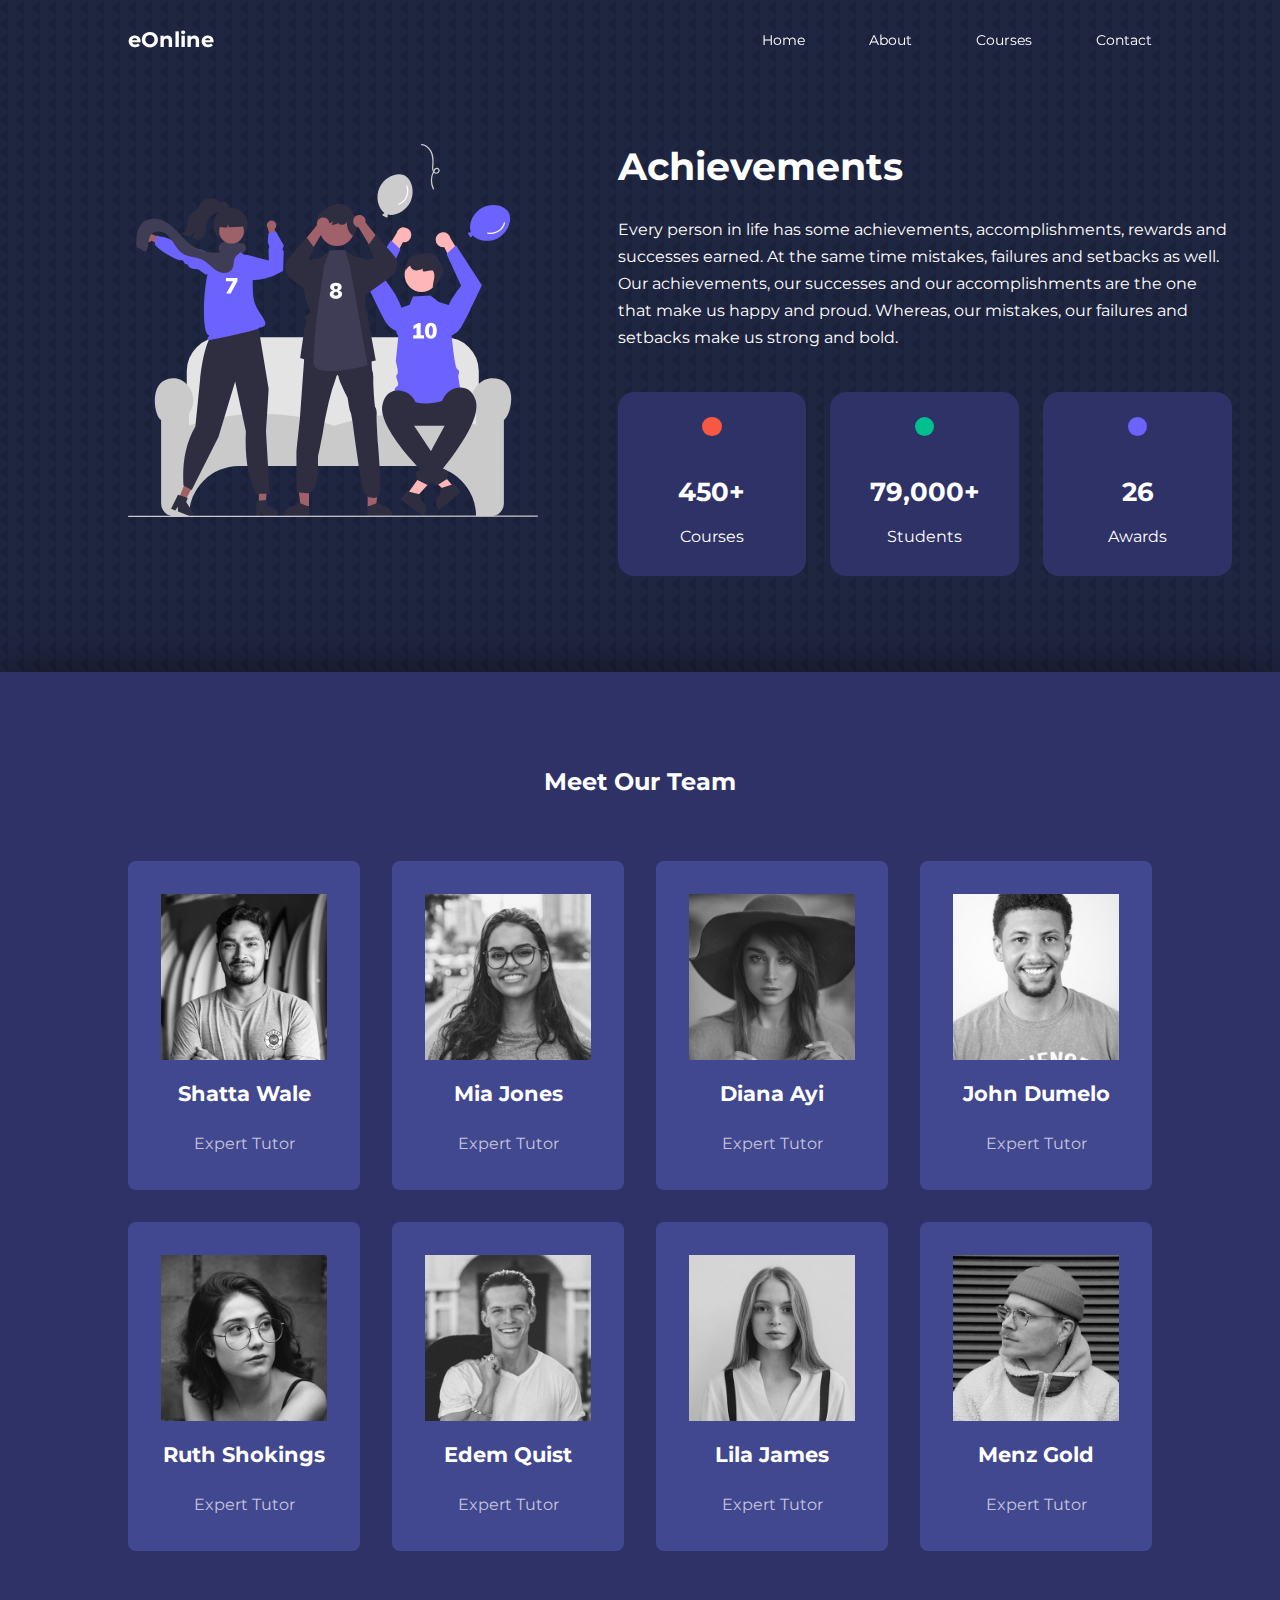
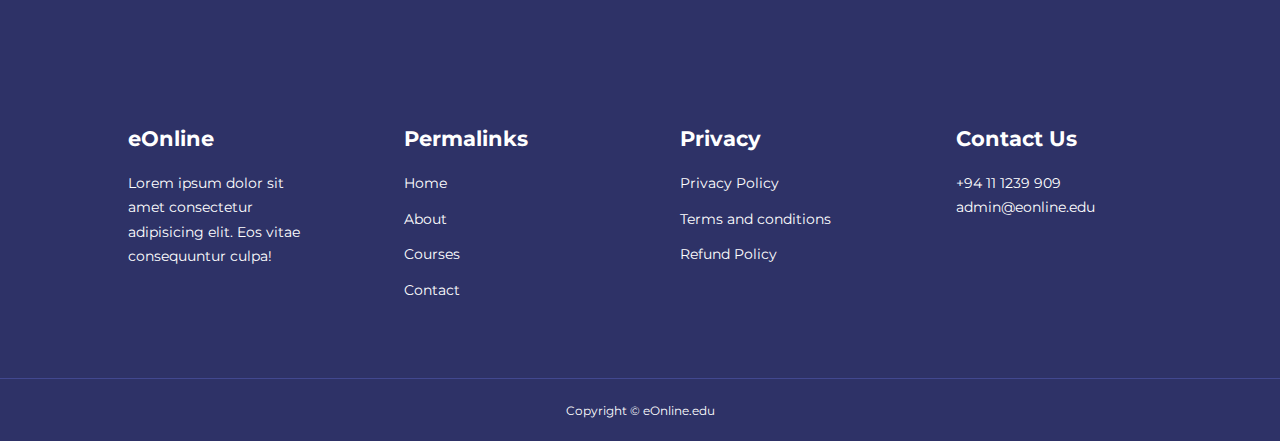
==== commit ad32961a: "updated team members" ====
--- a/about.html
+++ b/about.html
@@ -119,7 +119,7 @@
                     <img src="./img/tm2.jpg">
                 </div>
                 <div class="team__member-info">
-                    <h4>Shatta Wale</h4>
+                    <h4>Mia Jones</h4>
                     <p>Expert Tutor</p>
                 </div>
                 <div class="team__member-socials">
@@ -134,7 +134,7 @@
                     <img src="./img/tm3.jpg">
                 </div>
                 <div class="team__member-info">
-                    <h4>Shatta Wale</h4>
+                    <h4>Diana Ayi</h4>
                     <p>Expert Tutor</p>
                 </div>
                 <div class="team__member-socials">
@@ -149,7 +149,7 @@
                     <img src="./img/tm4.jpg">
                 </div>
                 <div class="team__member-info">
-                    <h4>Shatta Wale</h4>
+                    <h4>John Dumelo</h4>
                     <p>Expert Tutor</p>
                 </div>
                 <div class="team__member-socials">
@@ -164,7 +164,7 @@
                     <img src="./img/tm5.jpg">
                 </div>
                 <div class="team__member-info">
-                    <h4>Shatta Wale</h4>
+                    <h4>Ruth Shokings</h4>
                     <p>Expert Tutor</p>
                 </div>
                 <div class="team__member-socials">
@@ -179,7 +179,7 @@
                     <img src="./img/tm6.jpg">
                 </div>
                 <div class="team__member-info">
-                    <h4>Shatta Wale</h4>
+                    <h4>Edem Quist</h4>
                     <p>Expert Tutor</p>
                 </div>
                 <div class="team__member-socials">
@@ -194,7 +194,7 @@
                     <img src="./img/tm7.jpg">
                 </div>
                 <div class="team__member-info">
-                    <h4>Shatta Wale</h4>
+                    <h4>Lila James</h4>
                     <p>Expert Tutor</p>
                 </div>
                 <div class="team__member-socials">
@@ -209,7 +209,7 @@
                     <img src="./img/tm8.jpg">
                 </div>
                 <div class="team__member-info">
-                    <h4>Shatta Wale</h4>
+                    <h4>Menz Gold</h4>
                     <p>Expert Tutor</p>
                 </div>
                 <div class="team__member-socials">
--- a/css/about.css
+++ b/css/about.css
@@ -1,476 +1,157 @@
-/* general styling */
+/* Achievements Section */
 
-*{
-    margin: 0;
-    padding: 0;
-    border: 0;
-    outline: 0;
-    text-decoration: none;
-    list-style:none;
-    box-sizing: border-box;
-}
-
-:root{
-    --color-primary:#6c63ff;
-    --color-success:#00bf8e;
-    --color-warning:#f7c94b;
-    --color-danger:#f75842;
-    --color-danger-variant:rgba(247,88,66,0.4);
-    --color-white:#fff;
-    --color-light:rgba(255,255,255,0.7);
-    --color-black:#000;
-    --color-bg:#1f2641;
-    --color-bg1:#2e3267;
-    --color-bg2:#424890;
-
-    --container-width-lg: 80%;
-    --container-width-md: 90%;
-    --container-width-sm: 94%;
-
-    --transition:all 400ms ease;
-}
-
-body{
-    font-family: 'Montserrat', sans-serif;
-    line-height: 1.7;
-    color:var(--color-white);
-    background: var(--color-bg);
-}
-
-.container
-{
-    width:var(--container-width-lg);
-    margin: 0 auto;
-}
-
-section{
-    padding: 6rem 0;
-}
-
-section h2{
-    text-align: center;
-    margin-bottom: 4rem;
-}
-
-h1,h2,h3,h4,h5
-{
-    line-height: 1.2;
-}
-
-h1{
-    font-size:2.4rem;
-}
-
-h2{
-    font-size:2 rem;
-}
-
-h3{
-    font-size:1.6rem;
-}
-
-h4{
-    font-size:1.3rem;
-}
-
-a{
-    color: var(--color-white);
-}
-
-img{
-    width: 100%;
-    display: block;
-    object-fit: cover;
-}
-
-.btn{
-    display: inline-block;
-    background: var(--color-white);
-    color: var(--color-black);
-    padding: 1rem 2rem;
-    border:1px solid transparent;
-    font-weight: 500;
-    transition: var(--transition);
-}
-
-.btn:hover
-{
-    background: transparent;
-    color: var(--color-white);
-    border-color:var(--color-white);
-}
-
-.btn-primary{
-    background: var(--color-danger);
-    color: var(--color-white);
-}
-
-/* end of general styling */
-
-/* Nav Bar Styling */
-
-nav{
-    background:transparent;
-    width: 100vw;
-    height: 5rem;
-    position: fixed;
-    top: 0;
-    z-index: 11;
-}
-
-.window-scroll{
-    background: var(--color-primary);
-    box-shadow: 0 1rem 2rem rgba(0,0,0,0.2);
-}
-.nav__container{
-    height: 100%;
-    display: flex;
-    justify-content: space-between;
-    align-items: center;
-}
-
-nav button{
-    display: none;
-}
-
-.nav__menu{
-    display: flex;
-    align-items: center;
-    gap:4rem;
-}
-
-.nav__menu a
-{
-    font-size: 0.9rem;
-    transition: var(--transition);
-}
-
-.nav__menu a:hover
-{
-    color: var(--color-bg2);
-}
-
-/* end of Nav Bar Styling */
-
-
-/*=============ACHIEVEMENTS===============*/
-
-body{
-    background-color: rgba(3, 3, 68, 0.992);
-}
-h1,h2,h3{
-    color: aliceblue;
-    text-transform: capitalize;
-    font-family:'Lucida Sans', 'Lucida Sans Regular', 'Lucida Grande', 'Lucida Sans Unicode', Geneva, Verdana, sans-serif;
-}
-p{
-    color: aliceblue;
-    
-}
-.about_achievement{
+.about__achievements{
     margin-top: 3rem;
 }
 
-.about_achievement_cont{
+.about__achievements-container{
     display: grid;
-    grid-template-columns: 40% 50%;
+    grid-template-columns: 40% 60%;
     gap: 5rem;
 }
 
-.about_achievement-right{
-    margin: 1.6rem ;
+.about__achievements-right > p{
+    margin: 1.6rem 0 2.5rem;
 }
 
-.about_achievement-left{
-    margin: 3rem;
-    padding-left: 40px;
-}
-.achievements_cards{
+.achievements__cards{
     display: grid;
     grid-template-columns: repeat(3,1fr);
     gap: 1.5rem;
 }
 
-.achievement_card{
-    background-color: red;
+.achievement__card{
+    background: var(--color-bg1);
     padding: 1.6rem;
-    border-radius: 10px;
+    border-radius: 1rem;
     text-align: center;
-    transition:none;
+    transition: var(--transition);
 }
 
-.achievement_card:hover{
-    background-color: rgb(254, 74, 74);
-    box-shadow: 30px;
+.achievement__card:hover{
+    background: var(--color-bg2);
+    box-shadow: 0 3rem 3rem rgba(0,0,0,0.3);
 }
 
-.achievement_icon{
-    background-color: yellow;
+.achievement__icon{
+    background: var(--color-danger);
     padding: 0.6rem;
-    border-radius: 10px;
+    border-radius: 1rem;
     display: inline-block;
-    font-size: large;
+    margin-bottom: 2rem;
+    font-size: 2rem;
+}
+
+.achievement__card:nth-child(2) .achievement__icon{
+    background: var(--color-success);
+}
+
+.achievement__card:nth-child(3) .achievement__icon{
+    background: var(--color-primary);
 }
 
 
-/*=============END OF ACHIEVEMENTS===============*/
+.achievement__card p{
+margin-top: 1rem;
+}
 
 
-/*===================OUR TEAM===================*/
+/* team section */
 
 .team{
-    background-color: rgb(24, 24, 183);
-    box-shadow: inset 0 0 3rem black;
-    text-align: center;
+    background: var(--color-bg1);
+    box-shadow: 0 0 3rem rgba(0,0,0,0.5);
 }
 
-.team_cont{
+.team__container{
     display: grid;
     grid-template-columns: repeat(4,1fr);
-    padding:30px;
-    margin:40px;
-    gap: 40px;
+    gap: 2rem;
 }
 
-.team_member{
-    background-color: rgb(97, 97, 251);
-    padding: 20px;
-    border:1px solid ;
-
+.team__member{
+    background: var(--color-bg2);
+    padding:2rem;
+    border: 1px solid transparent;
+    position: relative;
+    transition: var(--transition);
+    overflow: hidden;
+    border-radius: 0.5rem;
 }
 
-.team_member:hover{
-    background-color:  rgba(20, 20, 84, 0.992);
-    transition: all 1s;
-
+.team__member:hover{
+    background: transparent;
+    border-color: var(--color-primary);
 }
 
-.team_member-image{
-    filter: saturate(0)
-    
+.team__member-image img{
+    filter: saturate(0);
 }
 
-.team_member-image:hover{
+.team__member:hover img{
     filter: saturate(1);
 }
 
-.team_member-info{
-    color: aqua;
+.team__member-info *{
+    text-align: center;
     margin-top: 1.4rem;
 }
 
-.team_member-socials{
-    background-color: rgb(144, 144, 251);
-    border-radius: 1rem 0 ; 
-
+.team__member-info p{
+    color: var(--color-light);
 }
 
-/*===================   END  ===================*/
-
-
-/* footer section */
-
-footer{
-    background:var(--color-bg1);
-    padding-top: 5rem;
-    font-size: 0.9rem;
+.team__member-socials{
+    position: absolute;
+    top: 50%;
+    transform: translateY(-50%);
+    right: -100%;
+    display: flex;
+    flex-direction: column;
+    background: var(--color-primary);
+    border-radius: 1rem 0 0 1rem;
+    box-shadow: -2rem 0 2rem rgba(0,0,0,0.3);
+    transition: var(--transition);
 }
 
-.footer__container
-{
-    display: grid;
-    grid-template-columns: repeat(4,1fr);
-    gap: 5rem;
+.team__member:hover .team__member-socials{
+    right: 0;
+}
+
+.team__member-socials a{
+    padding: 1rem;
 }
 
 
-.footer__container > div h4
-{
-    margin-bottom: 1.2rem;
-}
 
-.footer__1 p{
-    margin: 0 0 2rem;
-}
-
-footer ul li{
-    margin-bottom:0.7rem;
-}
-
-footer ul li a:hover{
-    text-decoration: underline;
-}
-
-.footer_socials{
-    display: flex;
-    gap: 1rem;
-    font-size: 1.2rem;
-    margin-top: 2rem;
-}
-
-.footer__copyright{
-    text-align: center;
-    margin-top: 4rem;
-    padding: 1.2rem 0;
-    border-top: 1px solid var(--color-bg2);
-}
-
-/* end of footer section */
 
 /* 
 Mobile - Responsiveness - Media Queries
 for TABLETS 
  */
 
- @media screen and (max-width: 1024px) {
-    .container{
-        width: var(--container-width-md);
+ @media screen and (max-width: 1024px){
+    .about__achievements{
+        margin-top: 2rem;
     }
-
-    h1{
-        font-size: 2.2rem;
+    .about__achievements-container{
+        grid-template-columns: 1fr;
+        gap: 4rem;
     }
-
-    h2{
-        font-size: 1.7rem;
+    .about__achievements-left{
+        width:80%;
+        margin: 0 auto;
     }
-
-    h3{
-        font-size: 1.4rem;
+    .team__container{
+        grid-template-columns: repeat(3,1fr);
+        gap: 1.5rem;
     }
-
-    h4{
-        font-size: 1.2rem;
+    .team__member{
+        padding: 1rem;
     }
-
-    /* nav-bar */
-    nav button{
-        display: inline-block;
-        background: transparent;
-        font-size: 1.8rem;
-        color: var(--color-white);
-        cursor: pointer;
-    }
-
-    nav button#close-menu-btn{
-        display: none;
-    }
-
-    .nav__menu{
-        position: fixed;
-        top: 5rem;
-        right: 5%;
-        height: fit-content;
-        width: 18rem;
-        flex-direction: column;
-        gap: 0;
-        display: none;
-    }
-
-    .nav__menu li{
-        width: 100%;
-        height: 5.8rem;
-        animation: animateNavItems 400ms linear forwards;
-        transform-origin: top right;
-        opacity: 0;
-    }
-
-    .nav__menu li:nth-child(2){
-        animation-delay: 200ms;
-    }
-
-    .nav__menu li:nth-child(3){
-        animation-delay: 400ms;
-    }
-
-    .nav__menu li:nth-child(4){
-        animation-delay: 600ms;
-    }
-
-    @keyframes animateNavItems {
-        0%{
-            transform: rotateZ(-90deg) rotateX(90deg) scale(0.1);
-        }
-        100%{
-            transform: rotateZ(0deg) rotateX(0) scale(1);
-            opacity: 1;
-        }
-    }
-
-    .nav__menu li a{
-        background: var(--color-primary);
-        box-shadow: -4rem 6rem 10rem rgba(0, 0, 0, 0.6);
-        width: 100%;
-        height: 100%;
-        display: grid;
-        place-items: center;
-    }
-
-    .nav__menu li a:hover{
-        background: var(--color-bg2);
-        color: var(--color-white);
-    }
-    /* end of nav-bar */
-
-    /* header */
-
-    header{
-        height: 52vh;
-        margin-bottom: 4rem;
-    }
-
-    .header__container{
-        gap:0;
-        padding-bottom: 3rem;
-    }
-
-    /* end of header */
-
-    /* categories */
-    .categories{
-        height: auto;
-    }
-
-    .categories__container{
-        grid-template-columns: 1fr;
-        gap: 3rem;
-    }
-
-    .categories__left{
-        margin-right: 0;
-    }
-    /* end of categories */
-
-    /* popular courses */
-
-    .courses{
-        margin-top: 0;
-    }
-
-    .courses__container{
-        grid-template-columns: 1fr 1fr;
-    }
-    /* end of popular courses */
-
-    /* faq */
-    .faqs__container{
-        grid-template-columns: 1fr;
-    }
-
-    .faq{
-        padding: 1.5rem;
-    }
-    /* end of faq */
-
-    /* footer */
-
-    .footer__container{
-        grid-template-columns: 1fr 1fr;
-    }
-    /* end of footer */
  }
 
- /* end of Media Queries for TABLETS */
+
 
 
  /* 
@@ -478,92 +159,24 @@
 for Mobile Phones 
  */
 
- @media screen and (max-width:600px) {
-    .container{
-        width: var(--container-width-sm);
+ @media screen and (max-width: 600px){
+    .achievements__cards{
+        grid-template-columns: 1fr 1fr;
+        gap: 0.7rem;
+    }
+    
+
+    .team__container{
+        grid-template-columns: 1fr 1fr;
+        gap: 0.7rem;
     }
 
-    /* nav-bar */
-
-    .nav__menu{
-       
-        right: 3%;
-        
+    .team__member{
+        padding: 0;
     }
 
-    /* end of nav-bar */
-
-     /* header */
-
-    header{
-       
-        height: 100vh;
-        
+    .team__member p{
+        margin-bottom: 1.5rem;
     }
-
-    .header__container{
-        grid-template-columns: 1fr;
-        text-align: center;
-        margin-top: 0;
-    }
-
-    .header__left p{
-        margin-bottom: 1.3rem;
-    }
-
-    /* end of header */
-
-    /* categories */
-    .categories__right{
-        grid-template-columns: 1fr 1fr;
-        gap:0.7rem;
-    }
-
-    .category{
-        padding: 1rem;
-        border-radius: 1rem;
-    }
-
-    .category__icon{
-        margin-top: 4px;
-        display: inline-block;
-    }
-    /* end of categories */
-
-    /* popular courses */
-
-    .courses__container{
-        grid-template-columns: 1fr;
-    }
-
-    /* end of popular courses */
-
-    /* testimonial section */
-
-    .testimonial__body{
-        padding: 1.2rem;
-    }
-
-    /* end of testimonial section */
-
-    /* footer */
-
-    .footer__container{
-        grid-template-columns: 1fr;
-        text-align: center;
-        gap: 2rem;
-    }
-
-    .footer__1 p{
-        margin: 1rem auto;
-    }
-
-    .footer_socials{
-        justify-content: center;
-    }
-
-    /* end of footer */
-
  }
 
-  /* end of Media Queries for Mobile Phones */
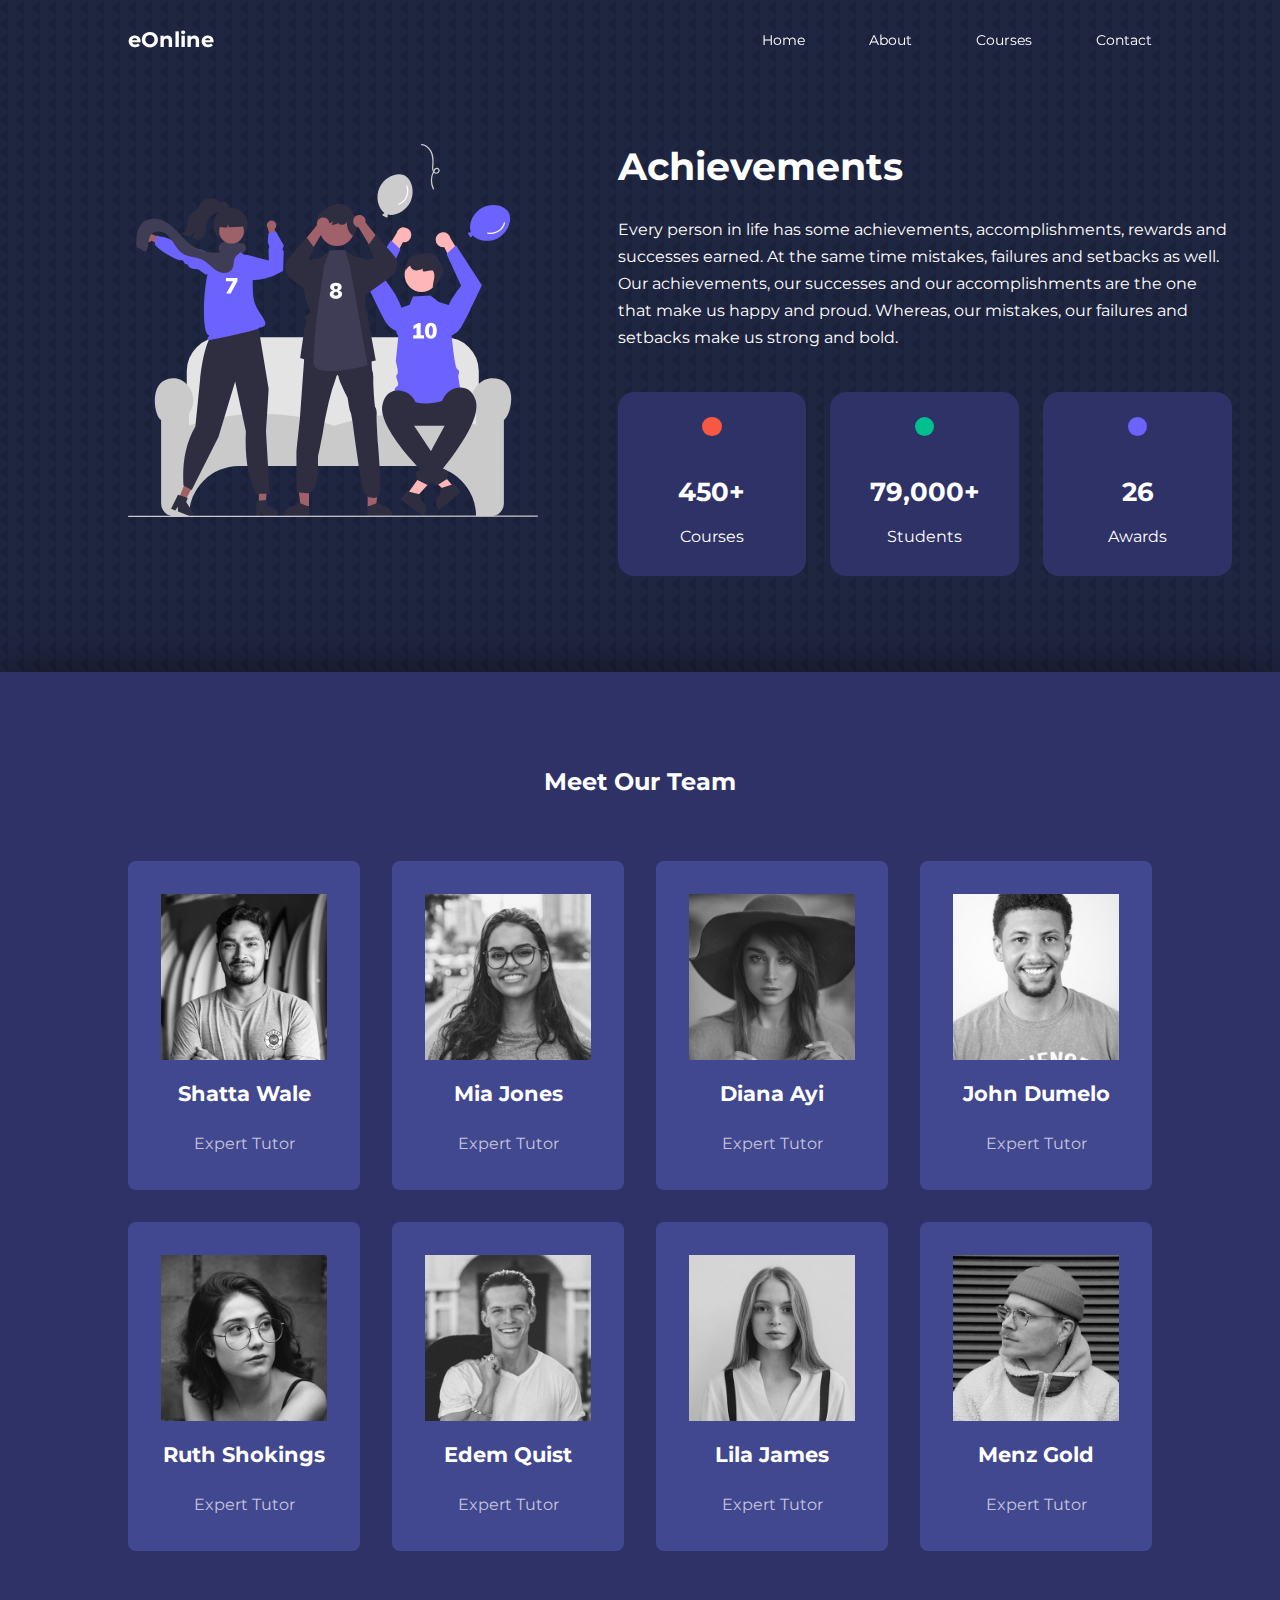
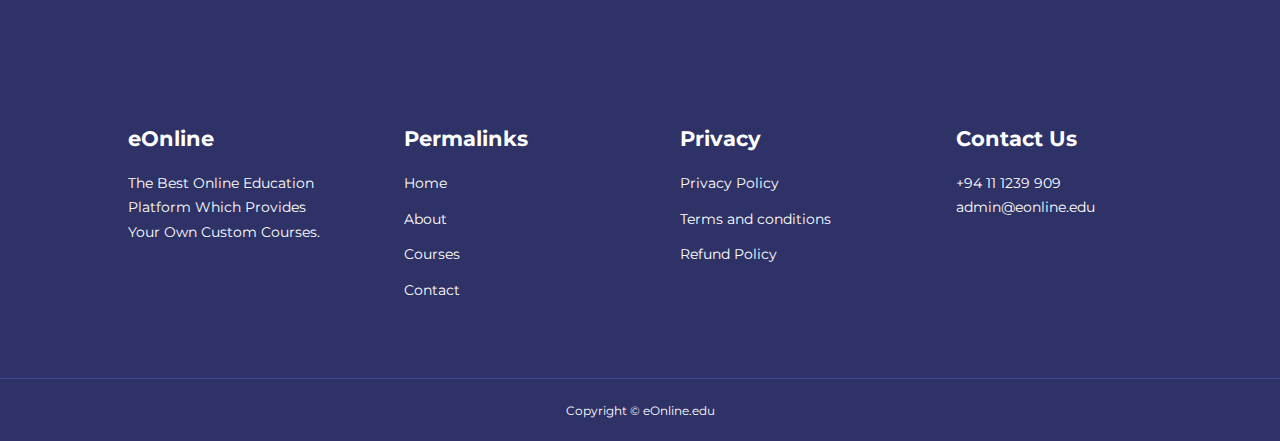
==== commit 4f9bf917: "Update about.html" ====
--- a/about.html
+++ b/about.html
@@ -227,7 +227,7 @@
 
             <div class="footer__1">
                 <a href="index.html" class="footer__logo"><h4>eOnline</h4></a>
-                <p>Lorem ipsum dolor sit amet consectetur adipisicing elit. Eos vitae consequuntur culpa!</p>
+                <p>The Best Online Education Platform Which Provides Your Own Custom Courses.</p>
 
             </div>
 
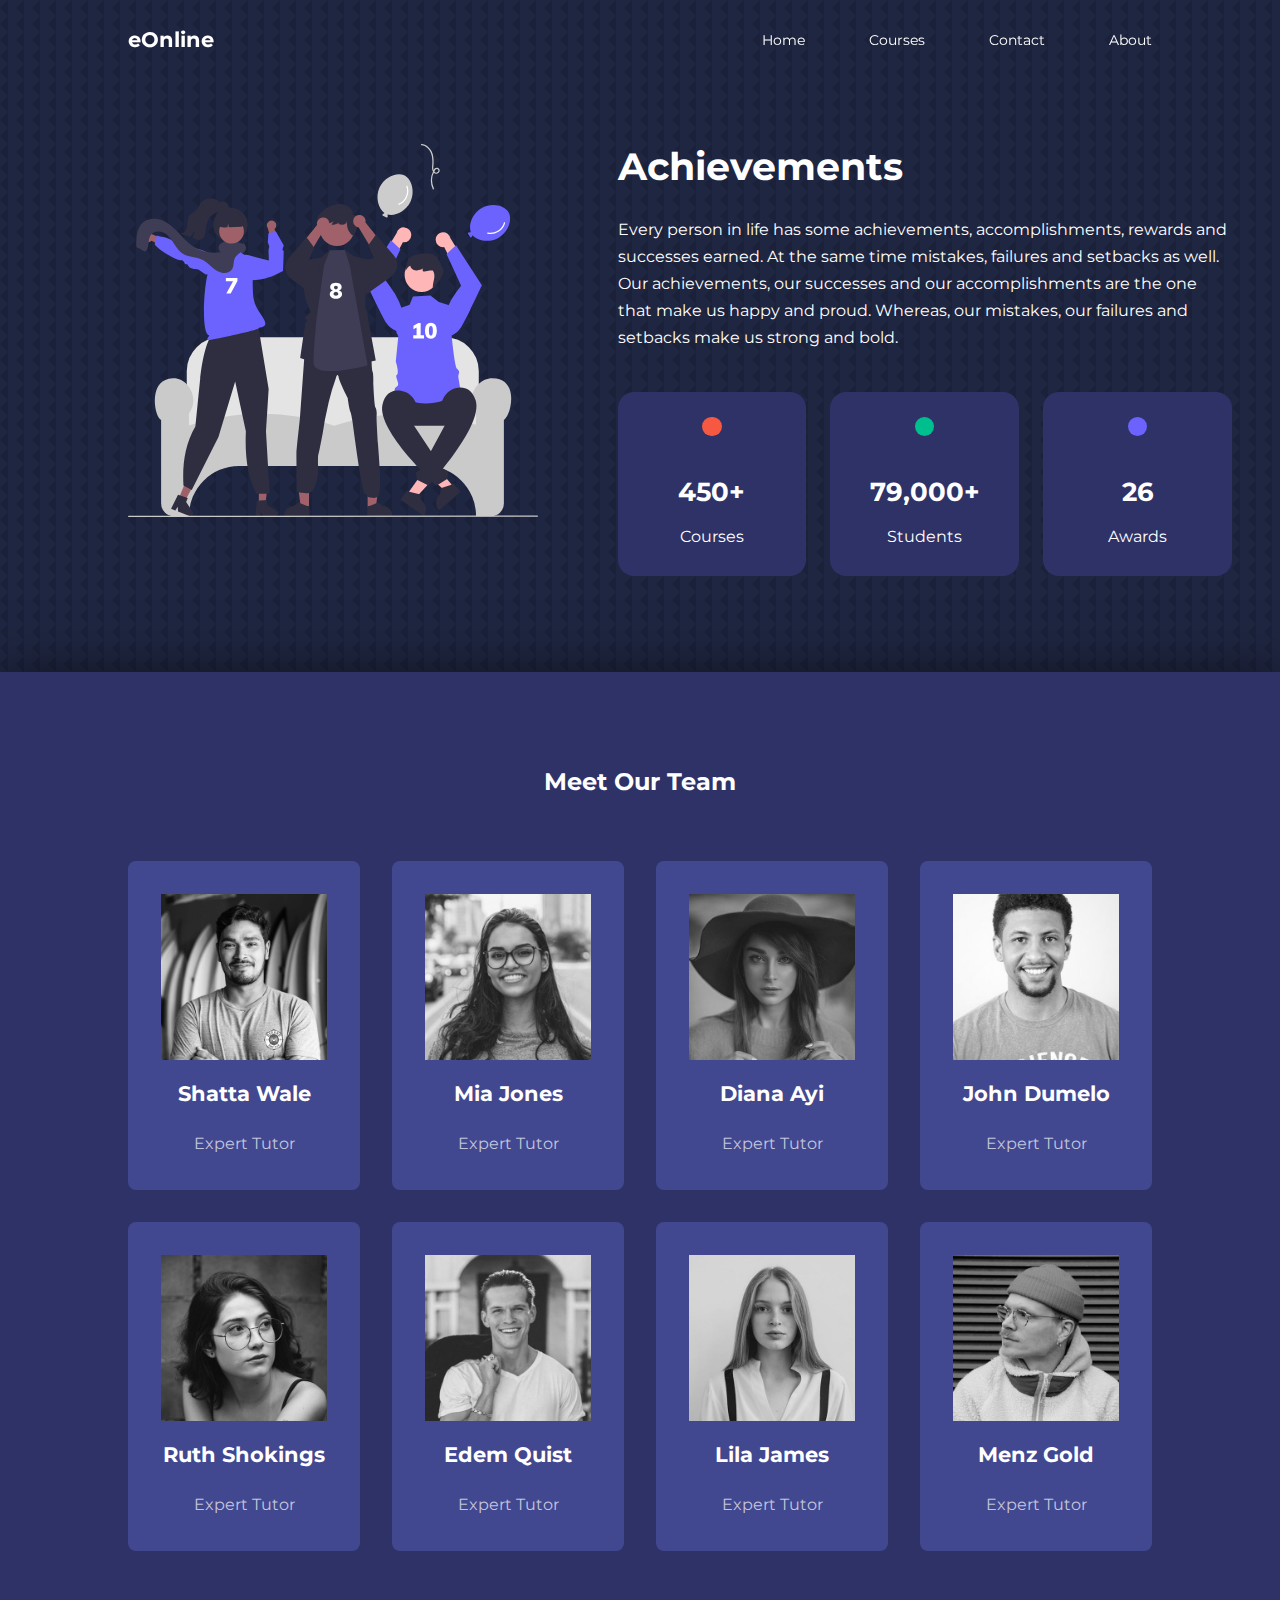
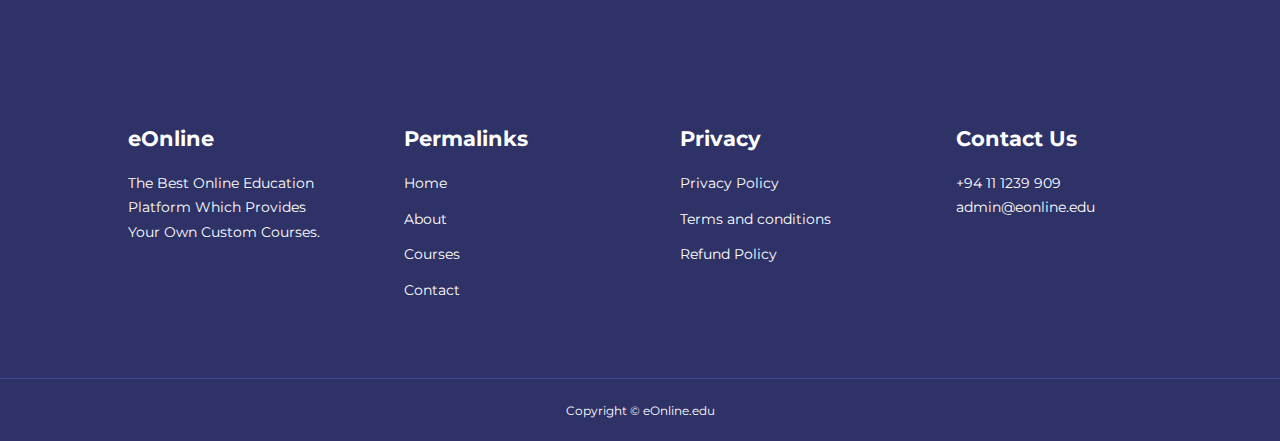
==== commit 3ea164da: "Update about.html" ====
--- a/about.html
+++ b/about.html
@@ -35,9 +35,9 @@
             <a href="index.html"><h4>eOnline</h4></a>
             <ul class="nav__menu">
                 <li><a href="index.html">Home</a></li>
-                <li><a href="about.html">About</a></li>
                 <li><a href="courses.html">Courses</a></li>
                 <li><a href="contact.html">Contact</a></li>
+                <li><a href="about.html">About</a></li>
             </ul>
             <button id="open-menu-btn"><i class="uil uil-bars"></i></button>
             <button id="close-menu-btn"><i class="uil uil-multiply"></i></button>
